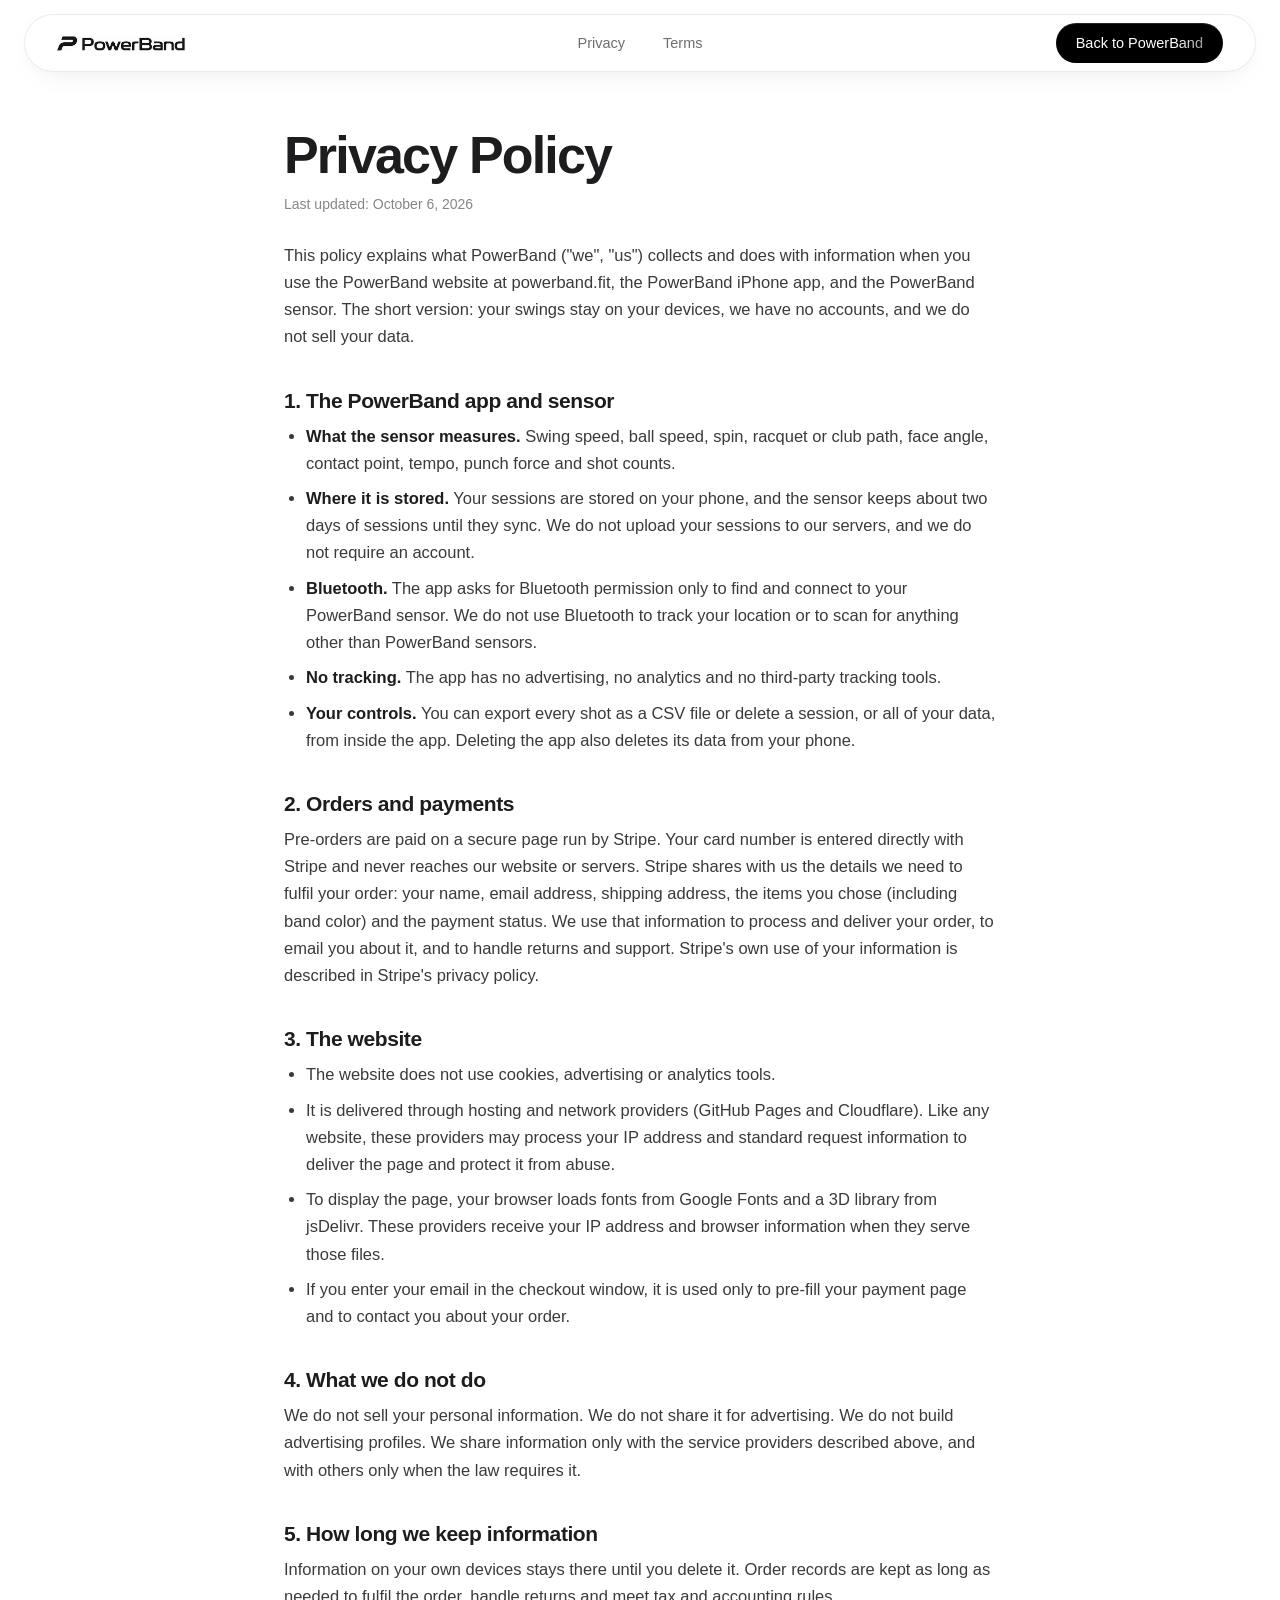
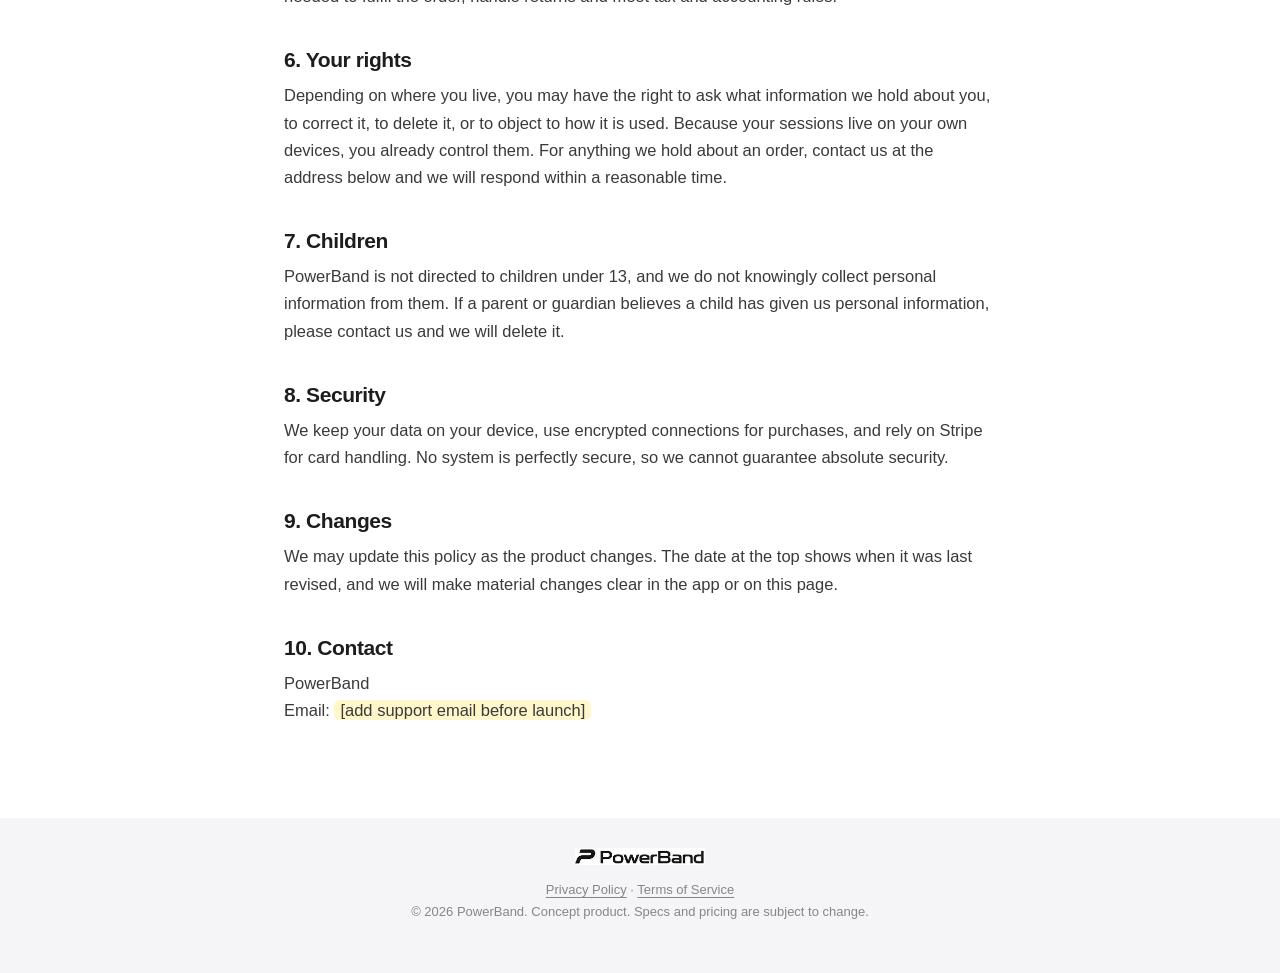
==== privacy/index.html @ 7e25faf8 "Add Privacy Policy and Terms of Service pages, footer links, sitemap entries Co-Authored-By: Claude " ====
<!DOCTYPE html>
<html lang="en">
<head>
<meta charset="utf-8">
<meta name="viewport" content="width=device-width, initial-scale=1">
<title>Privacy Policy | PowerBand</title>
<meta name="description" content="How PowerBand handles your data: swings stay on your device, no accounts, no tracking, never sold.">
<link rel="icon" type="image/png" href="/favicon.png">
<link rel="apple-touch-icon" href="/apple-touch-icon.png">
<link rel="stylesheet" href="/styles.css?v=1791304018">
</head>
<body class="legal-page">
<header>
  <div class="nav scrolled"><div class="nav-in">
    <a href="/" class="logo"><img src="/images/logo.webp" alt="PowerBand" width="132" height="17"></a>
    <ul><li><a href="/privacy/">Privacy</a></li><li><a href="/terms/">Terms</a></li></ul>
    <a href="/" class="btn-dark btn-pill cta"><span class="shiny">Back to PowerBand</span></a>
  </div></div>
</header>
<main class="legal">
<h1>Privacy Policy</h1>
<p class="upd">Last updated: October 6, 2026</p>
<p>This policy explains what PowerBand ("we", "us") collects and does with information when you use the PowerBand website at powerband.fit, the PowerBand iPhone app, and the PowerBand sensor. The short version: your swings stay on your devices, we have no accounts, and we do not sell your data.</p>

<h2>1. The PowerBand app and sensor</h2>
<ul>
<li><strong>What the sensor measures.</strong> Swing speed, ball speed, spin, racquet or club path, face angle, contact point, tempo, punch force and shot counts.</li>
<li><strong>Where it is stored.</strong> Your sessions are stored on your phone, and the sensor keeps about two days of sessions until they sync. We do not upload your sessions to our servers, and we do not require an account.</li>
<li><strong>Bluetooth.</strong> The app asks for Bluetooth permission only to find and connect to your PowerBand sensor. We do not use Bluetooth to track your location or to scan for anything other than PowerBand sensors.</li>
<li><strong>No tracking.</strong> The app has no advertising, no analytics and no third-party tracking tools.</li>
<li><strong>Your controls.</strong> You can export every shot as a CSV file or delete a session, or all of your data, from inside the app. Deleting the app also deletes its data from your phone.</li>
</ul>

<h2>2. Orders and payments</h2>
<p>Pre-orders are paid on a secure page run by Stripe. Your card number is entered directly with Stripe and never reaches our website or servers. Stripe shares with us the details we need to fulfil your order: your name, email address, shipping address, the items you chose (including band color) and the payment status. We use that information to process and deliver your order, to email you about it, and to handle returns and support. Stripe's own use of your information is described in Stripe's privacy policy.</p>

<h2>3. The website</h2>
<ul>
<li>The website does not use cookies, advertising or analytics tools.</li>
<li>It is delivered through hosting and network providers (GitHub Pages and Cloudflare). Like any website, these providers may process your IP address and standard request information to deliver the page and protect it from abuse.</li>
<li>To display the page, your browser loads fonts from Google Fonts and a 3D library from jsDelivr. These providers receive your IP address and browser information when they serve those files.</li>
<li>If you enter your email in the checkout window, it is used only to pre-fill your payment page and to contact you about your order.</li>
</ul>

<h2>4. What we do not do</h2>
<p>We do not sell your personal information. We do not share it for advertising. We do not build advertising profiles. We share information only with the service providers described above, and with others only when the law requires it.</p>

<h2>5. How long we keep information</h2>
<p>Information on your own devices stays there until you delete it. Order records are kept as long as needed to fulfil the order, handle returns and meet tax and accounting rules.</p>

<h2>6. Your rights</h2>
<p>Depending on where you live, you may have the right to ask what information we hold about you, to correct it, to delete it, or to object to how it is used. Because your sessions live on your own devices, you already control them. For anything we hold about an order, contact us at the address below and we will respond within a reasonable time.</p>

<h2>7. Children</h2>
<p>PowerBand is not directed to children under 13, and we do not knowingly collect personal information from them. If a parent or guardian believes a child has given us personal information, please contact us and we will delete it.</p>

<h2>8. Security</h2>
<p>We keep your data on your device, use encrypted connections for purchases, and rely on Stripe for card handling. No system is perfectly secure, so we cannot guarantee absolute security.</p>

<h2>9. Changes</h2>
<p>We may update this policy as the product changes. The date at the top shows when it was last revised, and we will make material changes clear in the app or on this page.</p>

<h2>10. Contact</h2>
<p>PowerBand<br>Email: <span class="ph">[add support email before launch]</span></p>
</main>
<footer>
  <a href="/" class="logo"><img src="/images/logo.webp" alt="PowerBand" width="132" height="17"></a>
  <p><a href="/privacy/">Privacy Policy</a> &middot; <a href="/terms/">Terms of Service</a></p>
  <p>&copy; 2026 PowerBand. Concept product. Specs and pricing are subject to change.</p>
</footer>
</body>
</html>
---- styles.css ----
:root{
  --canvas:#fff;--alt:#f5f5f7;--ink:#1d1d1f;--ink-soft:#6e6e73;--ink-mute:#86868b;
  --line:#00000014;--line-strong:#00000029;--step-200:#ededf0;--step-300:#d2d2d7;
  --volt:#c6f432;--green:#44c867;
  --font:-apple-system,BlinkMacSystemFont,"SF Pro Display","SF Pro Text",Inter,"Helvetica Neue",Arial,sans-serif;
  --ease:cubic-bezier(.22,.9,.28,1);
}
*{box-sizing:border-box;margin:0;padding:0}
html{scroll-behavior:smooth;-webkit-text-size-adjust:100%}
body{font-family:var(--font);color:var(--ink);background:var(--canvas);-webkit-font-smoothing:antialiased;overflow-x:hidden}
a{color:inherit;text-decoration:none}
button{font:inherit;color:inherit;background:none;border:0;cursor:pointer}
ul{list-style:none}
.sr-only{position:absolute;width:1px;height:1px;overflow:hidden;clip:rect(0 0 0 0)}

/* type */
.display{font-weight:500;letter-spacing:-.04em;line-height:1.06;font-size:clamp(38px,6vw,80px);text-align:center}
.h2{font-weight:500;letter-spacing:-.028em;line-height:1.08;font-size:clamp(32px,4.2vw,56px);text-align:center;text-wrap:balance}
.lede{letter-spacing:-.005em;font-size:clamp(16px,1.6vw,21px);line-height:1.5;color:var(--ink-soft);text-align:center}
.body{font-size:14.5px;line-height:1.6;color:var(--ink-soft)}
em{font-style:italic}

/* buttons */
.btn-dark{position:relative;display:inline-flex;align-items:center;justify-content:center;overflow:hidden;color:#fff;font-weight:500;
  background:linear-gradient(145deg,#353538,#232325);box-shadow:inset 0 1px #ffffff24;transition:transform .5s var(--ease),box-shadow .3s}
.btn-dark:hover{transform:scale(1.02)}
.btn-dark:active{transform:scale(1);box-shadow:inset 0 2px 6px #0008}
.btn-lg{min-height:56px;border-radius:26px;padding:12px 28px;font-size:17px;letter-spacing:-.01em}
.btn-lg::after,.btn-pill::after{content:"";position:absolute;inset:0;background:linear-gradient(115deg,transparent 40%,#ffffff30 50%,transparent 60%);transform:translateX(-120%);transition:transform .9s var(--ease)}
.btn-lg:hover::after,.btn-pill:hover::after{transform:translateX(120%)}
.btn-pill{height:40px;border-radius:999px;padding:0 20px;font-size:14.5px;background:#000}
.shiny{background:linear-gradient(110deg,#fff 40%,#9a9a9f 50%,#fff 60%);background-size:200% 100%;-webkit-background-clip:text;background-clip:text;-webkit-text-fill-color:transparent;animation:shiny 4s linear infinite;display:inline-block}
@keyframes shiny{from{background-position:100% 0}to{background-position:-100% 0}}

/* nav */
header{position:fixed;inset:0 0 auto;z-index:50;pointer-events:none;padding:10px 12px 0}
@media(min-width:640px){header{padding:14px 24px 0}}
.nav{pointer-events:auto;max-width:1240px;margin:0 auto;border-radius:999px;border:1px solid transparent;transition:background .3s,border-color .3s,box-shadow .3s,backdrop-filter .3s}
.nav.scrolled{background:#ffffffb8;backdrop-filter:saturate(180%) blur(20px);-webkit-backdrop-filter:saturate(180%) blur(20px);border-color:var(--line);box-shadow:0 8px 30px -14px #0002}
.nav-in{height:52px;display:flex;align-items:center;justify-content:space-between;padding:0 20px}
@media(min-width:1024px){.nav-in{display:grid;grid-template-columns:1fr auto 1fr;padding:0 32px;height:56px}}
.logo{display:flex;align-items:center;gap:8px;font-weight:700;letter-spacing:-.03em;font-size:19px;transition:opacity .2s}
.logo:hover{opacity:.65}
.logo svg{width:24px;height:24px}
.nav ul{display:none;gap:6px}
@media(min-width:1024px){.nav ul{display:flex}}
.nav ul a{display:block;padding:8px 16px;border-radius:999px;font-size:14.5px;font-weight:500;color:var(--ink-soft);transition:all .3s}
.nav ul a:hover{color:var(--ink);background:linear-gradient(145deg,#fff,#f1f2f4);box-shadow:inset 0 1px #ffffffe6,0 1px 4px #0001}
.nav .cta{justify-self:end}

/* hero */
.hero{position:relative;overflow-x:clip;padding-top:112px}
@media(min-width:640px){.hero{padding-top:150px}}
.grain::after{content:"";position:absolute;inset:0;pointer-events:none;opacity:.055;mix-blend-mode:soft-light;z-index:0;
  background-image:url("data:image/svg+xml,%3Csvg xmlns='http://www.w3.org/2000/svg' width='180' height='180'%3E%3Cfilter id='n'%3E%3CfeTurbulence type='fractalNoise' baseFrequency='0.82' numOctaves='3' stitchTiles='stitch'/%3E%3CfeColorMatrix type='saturate' values='0'/%3E%3C/filter%3E%3Crect width='180' height='180' filter='url(%23n)'/%3E%3C/svg%3E")}
.hero-text{position:relative;z-index:2;padding:0 24px;display:flex;flex-direction:column;align-items:center}
.hero-text .display{max-width:15ch}
@media(min-width:640px){.hero-text .display{max-width:22ch}}
.hero-text .lede{max-width:34ch;margin-top:22px}
@media(min-width:640px){.hero-text .lede{max-width:60ch;margin-top:36px}}
.blur-in{display:inline-block;animation:blurIn 1s var(--ease) both}
@keyframes blurIn{from{opacity:0;filter:blur(12px);transform:translateY(14px)}to{opacity:1;filter:blur(0);transform:none}}

.stage{position:relative;margin-top:30px;height:clamp(300px,52vw,620px);display:flex;align-items:center;justify-content:center;overflow:hidden}
.stage svg.court{position:absolute;inset:0;width:100%;height:100%}
.stage .product{position:relative;z-index:2;width:clamp(210px,30vw,420px);filter:drop-shadow(0 40px 40px #0003) drop-shadow(0 8px 10px #0002);animation:float 6s ease-in-out infinite}
@keyframes float{50%{transform:translateY(-10px) rotate(-1.5deg)}}
.path{stroke-dasharray:1400;stroke-dashoffset:1400;animation:draw 3.6s .5s var(--ease) infinite}
@keyframes draw{0%{stroke-dashoffset:1400;opacity:1}60%{stroke-dashoffset:0;opacity:1}85%{opacity:1}100%{stroke-dashoffset:0;opacity:0}}

/* glass cards + marquee */
.glass{border:1px solid #ffffffb3;background:#ffffff8c;box-shadow:inset 0 1px #ffffffe6,0 8px 24px -12px #13151533;backdrop-filter:blur(18px);-webkit-backdrop-filter:blur(18px);border-radius:22px;padding:13px 20px 14px;width:300px;flex:none}
.glass .row{display:flex;align-items:center;gap:12px}
.glass .ic{width:39px;height:39px;border-radius:9px;background:#f2f2f2;display:flex;align-items:center;justify-content:center;box-shadow:0 0 0 .5px #1315150f;font-size:12px;font-weight:700;letter-spacing:-.03em}
.glass b{display:block;font-weight:500;font-size:16.5px;letter-spacing:-.01em;line-height:1.25}
.glass span.s{display:block;font-size:14.5px;color:var(--ink-soft);line-height:1.3}
.glass .bar{margin-top:10px;height:5px;border-radius:99px;background:#eaeaea;overflow:hidden}
.glass .bar i{display:block;height:100%;border-radius:99px;background:var(--green)}
.marquees{display:flex;flex-direction:column;gap:18px;padding:10px 0 0;overflow:hidden;mask-image:linear-gradient(90deg,transparent,#000 12%,#000 88%,transparent)}
.marquee{display:flex;width:max-content;animation:scroll 40s linear infinite}
.marquee.rev{animation-direction:reverse;animation-duration:48s}
.marquee>div{display:flex;gap:18px;padding-right:18px}
@keyframes scroll{to{transform:translateX(-50%)}}
.cta-block{display:flex;flex-direction:column;align-items:center;padding:64px 24px 80px;text-align:center}
.cta-block .btn-dark{margin-top:26px}

section{position:relative}
.pad{padding:96px 24px}
.wrap{max-width:1240px;margin:0 auto}
.sub{max-width:44ch;margin:18px auto 0}

/* sports carousel */
.carousel-wrap{margin-top:56px;position:relative}
.carousel{display:flex;gap:16px;overflow-x:auto;scroll-snap-type:x mandatory;padding:0 max(24px,calc((100vw - 1240px)/2 + 24px)) 8px;scrollbar-width:none}
.carousel::-webkit-scrollbar{display:none}
.sport{flex:none;width:min(78vw,340px);aspect-ratio:3/4;border-radius:28px;position:relative;overflow:hidden;scroll-snap-align:start;color:#fff;transition:transform .5s var(--ease)}
.sport:hover{transform:translateY(-6px)}
.sport svg{position:absolute;inset:0;width:100%;height:100%}
.sport .cap{position:absolute;left:0;right:0;bottom:0;padding:70px 22px 22px;background:linear-gradient(to top,#000a,#0000)}
.sport h3{font-size:22px;font-weight:500;letter-spacing:-.02em}
.sport p{font-size:14.5px;line-height:1.45;opacity:.82;margin-top:4px}
.sport .tag{position:absolute;top:18px;left:18px;font-size:12px;font-weight:600;letter-spacing:.04em;text-transform:uppercase;background:#ffffff26;backdrop-filter:blur(10px);padding:6px 11px;border-radius:99px}
.arrows{display:flex;justify-content:center;gap:10px;margin-top:28px}
.arrows button{width:44px;height:44px;border-radius:50%;background:var(--alt);display:flex;align-items:center;justify-content:center;transition:background .2s}
.arrows button:hover{background:var(--step-200)}

/* app section */
.app-sec{background:var(--alt)}
.app-grid{display:grid;gap:56px;align-items:center;margin-top:56px}
@media(min-width:960px){.app-grid{grid-template-columns:1fr 1fr;gap:80px}}
.checks{display:grid;gap:14px;margin-top:26px}
.checks li{display:flex;gap:12px;font-size:17px;line-height:1.45;letter-spacing:-.01em}
.checks li::before{content:"";flex:none;width:22px;height:22px;margin-top:1px;border-radius:50%;background:#000 url("data:image/svg+xml,%3Csvg xmlns='http://www.w3.org/2000/svg' viewBox='0 0 24 24' fill='none' stroke='%23c6f432' stroke-width='3' stroke-linecap='round' stroke-linejoin='round'%3E%3Cpath d='M6 12.5l4 4 8-9'/%3E%3C/svg%3E") center/14px no-repeat}
.left h2{text-align:left}
.left .lede{text-align:left;margin-top:18px}
.phone{width:min(100%,330px);margin:0 auto;aspect-ratio:9/18.5;border-radius:48px;background:#0b0b0c;padding:10px;box-shadow:0 50px 80px -30px #0005,inset 0 0 0 2px #333}
.screen{height:100%;border-radius:39px;background:#fff;overflow:hidden;position:relative;padding:46px 18px 18px;display:flex;flex-direction:column;gap:12px}
.screen::before{content:"";position:absolute;top:10px;left:50%;transform:translateX(-50%);width:90px;height:26px;border-radius:99px;background:#000}
.s-title{font-size:13px;color:var(--ink-mute);font-weight:500}
.s-big{font-size:58px;font-weight:600;letter-spacing:-.05em;line-height:1}
.s-big small{font-size:17px;font-weight:500;letter-spacing:0;color:var(--ink-soft);margin-left:4px}
.s-chip{align-self:flex-start;font-size:12px;font-weight:600;background:var(--volt);padding:4px 10px;border-radius:99px}
.chart{height:92px;border-radius:16px;background:var(--alt);padding:8px;position:relative}
.chart svg{width:100%;height:100%}
.minis{display:grid;grid-template-columns:1fr 1fr;gap:8px}
.mini{background:var(--alt);border-radius:16px;padding:10px 12px}
.mini span{display:block;font-size:11px;color:var(--ink-mute);font-weight:500}
.mini b{font-size:20px;font-weight:600;letter-spacing:-.03em}
.mini b i{font-style:normal;font-size:11px;color:var(--ink-soft);font-weight:500;margin-left:2px}
.tabs{display:flex;gap:8px;overflow-x:auto;scrollbar-width:none;margin-top:26px}
.tabs::-webkit-scrollbar{display:none}
.tabs button{flex:none;padding:9px 16px;border-radius:99px;font-size:14.5px;font-weight:500;background:#fff;color:var(--ink-soft);box-shadow:0 0 0 1px var(--line);transition:all .25s}
.tabs button.on{background:#000;color:#fff;box-shadow:none}

/* details */
.detail-tabs{display:flex;justify-content:center;gap:8px;flex-wrap:wrap;margin-top:40px}
.detail-tabs button{padding:10px 18px;border-radius:99px;font-size:15px;font-weight:500;color:var(--ink-soft);transition:all .3s}
.detail-tabs button:hover{color:var(--ink)}
.detail-tabs button.on{background:linear-gradient(145deg,#fff,#f1f2f4);box-shadow:inset 0 1px #fffe,0 1px 6px #0002;color:var(--ink)}
.detail-card{margin:28px auto 0;max-width:1100px;border-radius:36px;background:var(--alt);display:grid;overflow:hidden;min-height:440px}
@media(min-width:860px){.detail-card{grid-template-columns:1fr 1fr}}
.detail-card .txt{padding:44px 40px;display:flex;flex-direction:column;justify-content:center}
.detail-card h3{font-size:clamp(26px,3vw,38px);font-weight:500;letter-spacing:-.03em;line-height:1.1}
.detail-card p{margin-top:14px;font-size:17px;line-height:1.5;color:var(--ink-soft);max-width:34ch}
.detail-card .vis{display:flex;align-items:center;justify-content:center;padding:30px;background:radial-gradient(circle at 50% 45%,#fff,#ececef)}
.detail-card .vis svg{width:min(100%,380px);height:auto;filter:drop-shadow(0 30px 30px #0003)}
.swatches{display:flex;gap:12px;margin-top:22px}
.sw{width:30px;height:30px;border-radius:50%;box-shadow:inset 0 0 0 1px #0002,0 0 0 3px var(--alt),0 0 0 4px transparent;cursor:pointer;transition:box-shadow .2s}
.sw.on{box-shadow:inset 0 0 0 1px #0002,0 0 0 3px var(--alt),0 0 0 4.5px #000}

/* trust */
.dark{background:#000;color:#fff}
.dark .h2{color:#fff}
.dark .body{color:#a1a1a6}
.trust-grid{display:grid;gap:16px;margin-top:56px}
@media(min-width:760px){.trust-grid{grid-template-columns:1fr 1fr}}
@media(min-width:1100px){.trust-grid{grid-template-columns:repeat(4,1fr)}}
.trust{background:linear-gradient(145deg,#1d1d1f,#111);border:1px solid #ffffff14;border-radius:28px;padding:30px 26px;min-height:260px}
.trust h3{font-size:22px;font-weight:500;letter-spacing:-.02em;line-height:1.15}
.trust h3 span{display:block;color:#86868b}
.trust p{margin-top:16px}

/* buy */
.buy-grid{display:grid;gap:40px;margin-top:56px;align-items:center}
@media(min-width:960px){.buy-grid{grid-template-columns:1.1fr 1fr;gap:72px}}
.gallery{border-radius:36px;background:radial-gradient(circle at 50% 40%,#fff,#e9e9ec);aspect-ratio:1/1;display:flex;align-items:center;justify-content:center;position:relative;overflow:hidden}
.gallery svg{width:72%;filter:drop-shadow(0 40px 40px #0003)}
.gal-tabs{position:absolute;bottom:18px;left:50%;transform:translateX(-50%);display:flex;gap:6px;background:#ffffffb8;backdrop-filter:blur(14px);padding:5px;border-radius:99px;box-shadow:0 0 0 1px var(--line)}
.gal-tabs button{padding:8px 16px;border-radius:99px;font-size:14px;font-weight:500;color:var(--ink-soft)}
.gal-tabs button.on{background:#000;color:#fff}
.buy .eyebrow{font-size:14px;font-weight:600;color:var(--ink-soft)}
.buy h3{font-size:clamp(34px,4vw,48px);font-weight:500;letter-spacing:-.035em;line-height:1.05;margin-top:4px}
.buy .tag{font-size:19px;color:var(--ink-soft);margin-top:8px;letter-spacing:-.01em}
.buy .checks{margin-top:22px}
.buy .checks li{font-size:15.5px}
.incl{margin-top:26px;padding:20px 22px;border-radius:22px;background:var(--alt)}
.incl h4{font-size:13px;font-weight:600;color:var(--ink-mute);margin-bottom:10px}
.incl li{font-size:15px;padding:4px 0}
.opt-label{margin-top:26px;font-size:14px;font-weight:600}
.opts{display:grid;gap:10px;margin-top:10px}
.opt{display:flex;justify-content:space-between;align-items:center;padding:16px 20px;border-radius:20px;text-align:left;box-shadow:0 0 0 1px var(--step-300);transition:box-shadow .2s,background .2s;position:relative}
.opt.on{box-shadow:0 0 0 2px #000;background:#fafafa}
.opt .n{font-size:16px;font-weight:500;letter-spacing:-.01em}
.opt .n small{display:block;font-size:13px;color:var(--ink-soft);font-weight:400;margin-top:2px}
.opt .p{text-align:right;font-size:18px;font-weight:600;letter-spacing:-.02em}
.opt .p s{display:block;font-size:13px;font-weight:400;color:var(--ink-mute)}
.badge{position:absolute;top:-9px;left:18px;font-size:11px;font-weight:700;background:var(--volt);padding:3px 9px;border-radius:99px;letter-spacing:.02em}
.buy .btn-dark{width:100%;margin-top:20px}
.assure{display:flex;flex-wrap:wrap;gap:6px 16px;justify-content:center;margin-top:14px;font-size:13px;color:var(--ink-soft)}
.fine{text-align:center;font-size:12px;color:var(--ink-mute);margin-top:10px}
#preorder-form{display:none;margin-top:14px;gap:8px}
#preorder-form.show{display:flex}
#preorder-form input{flex:1;min-width:0;height:48px;border-radius:16px;border:0;box-shadow:0 0 0 1px var(--step-300);padding:0 16px;font:inherit;font-size:16px;outline:none}
#preorder-form input:focus{box-shadow:0 0 0 2px #000}
#preorder-form button{height:48px;padding:0 20px;border-radius:16px;background:#000;color:#fff;font-weight:500}
.thanks{display:none;text-align:center;margin-top:14px;font-weight:500}

/* specs */
.spec-grid{display:grid;gap:14px;margin-top:56px;grid-template-columns:1fr}
@media(min-width:640px){.spec-grid{grid-template-columns:repeat(2,1fr)}}
@media(min-width:1000px){.spec-grid{grid-template-columns:repeat(4,1fr)}}
.spec{background:var(--alt);border-radius:28px;padding:30px 26px;min-height:190px;display:flex;flex-direction:column;justify-content:flex-end;transition:transform .5s var(--ease)}
.spec:hover{transform:translateY(-4px)}
.spec b{font-size:clamp(28px,2.6vw,36px);font-weight:500;letter-spacing:-.035em;line-height:1.05}
.spec span{margin-top:8px;color:var(--ink-soft);font-size:15px}

/* metrics list */
.metric-cloud{display:flex;flex-wrap:wrap;justify-content:center;gap:10px;margin:44px auto 0;max-width:900px}
.metric-cloud span{padding:11px 20px;border-radius:99px;background:#fff;box-shadow:0 0 0 1px var(--line);font-size:16px;font-weight:500;letter-spacing:-.01em}
.metric-cloud span:nth-child(3n){background:#000;color:#fff;box-shadow:none}
.metric-cloud span:nth-child(5n){background:var(--volt);box-shadow:none}

/* faq */
.faq{max-width:820px;margin:48px auto 0}
.faq details{border-bottom:1px solid var(--line)}
.faq summary{list-style:none;cursor:pointer;display:flex;justify-content:space-between;gap:20px;align-items:center;padding:24px 0;font-size:19px;font-weight:500;letter-spacing:-.02em}
.faq summary::-webkit-details-marker{display:none}
.faq summary::after{content:"+";font-size:28px;font-weight:300;color:var(--ink-soft);transition:transform .3s var(--ease)}
.faq details[open] summary::after{transform:rotate(45deg)}
.faq p{padding:0 0 26px;font-size:16.5px;line-height:1.6;color:var(--ink-soft);max-width:68ch}

/* final cta */
.final{text-align:center;padding:110px 24px 130px;background:linear-gradient(#fff,var(--alt))}
.final .h2{max-width:14ch;margin:0 auto}
.final .btn-dark{margin-top:32px}
footer{background:var(--alt);padding:30px 24px 50px;text-align:center;font-size:13px;color:var(--ink-mute);line-height:1.7}
footer .logo{justify-content:center;color:var(--ink);margin-bottom:14px}

.reveal{opacity:0;transform:translateY(28px);filter:blur(6px);transition:all 1s var(--ease)}
.reveal.in{opacity:1;transform:none;filter:none}
@media(prefers-reduced-motion:reduce){.marquee,.product,.path,.blur-in,.shiny{animation:none!important}.path{stroke-dashoffset:0}.reveal{opacity:1;transform:none;filter:none}}

/* ---------- v2: real imagery ---------- */
.logo img{height:17px;width:auto;display:block}
header .logo{font-size:0}
.hero{padding-bottom:0}
.showcase{position:relative;margin-top:28px;height:clamp(420px,56vw,640px)}
.showcase .marquees{position:absolute;inset:auto 0 0;padding:0;gap:22px;margin:0 auto;width:min(94vw,1500px);bottom:6%}
.hero-band{position:absolute;inset:0;display:flex;align-items:center;justify-content:center;pointer-events:none}
.hero-band img{width:clamp(300px,42vw,620px);height:auto;filter:drop-shadow(0 50px 40px #0002);
  animation:bandIn 1.6s .3s var(--ease) both,float 7s 2s ease-in-out infinite;will-change:transform}
@keyframes bandIn{from{opacity:0;transform:translateY(40px) scale(.92) rotate(-4deg);filter:blur(14px)}to{opacity:1;transform:none;filter:drop-shadow(0 50px 40px #0002)}}
@keyframes float{50%{transform:translateY(-12px) rotate(-1.2deg)}}
.cta-block{padding-top:40px}
@media(max-width:700px){.showcase .marquees .glass{width:240px;padding:10px 14px}.glass b{font-size:14px}.glass span.s{font-size:12.5px}.glass .ic{width:32px;height:32px}}

/* photo sport cards */
.sport{background:#111}
.sport img{position:absolute;inset:0;width:100%;height:100%;object-fit:cover;transition:transform 1.2s var(--ease)}
.sport:hover img{transform:scale(1.05)}
.sport .cap{background:linear-gradient(to top,#000b 0%,#0000 100%)}
.sport .tag{background:#fffc;color:#000;backdrop-filter:blur(10px)}

/* bands */
.band-sec{background:linear-gradient(#fff,var(--alt))}
.band-stage{display:flex;justify-content:center;margin-top:30px}
.band-stage img{width:min(92vw,640px);height:auto;transition:opacity .35s,transform .8s var(--ease);filter:drop-shadow(0 40px 30px #0002)}
.band-stage img.swap{opacity:0;transform:scale(.97)}
.band-name{text-align:center;font-size:24px;font-weight:500;letter-spacing:-.025em;margin-top:6px}
.band-name small{display:block;font-size:15px;color:var(--ink-soft);font-weight:400;letter-spacing:0;margin-top:4px}
.swatch-row{display:flex;justify-content:center;gap:14px;flex-wrap:wrap;margin-top:22px}
.swatch-row.left{justify-content:flex-start;margin-top:12px}
.dot{width:34px;height:34px;border-radius:50%;cursor:pointer;position:relative;box-shadow:inset 0 0 0 1px #0002,inset 0 -6px 10px #0003;transition:transform .3s var(--ease)}
.dot:hover{transform:scale(1.12)}
.dot::after{content:"";position:absolute;inset:-5px;border-radius:50%;box-shadow:0 0 0 2px transparent;transition:box-shadow .25s}
.dot.on::after{box-shadow:0 0 0 2px #000}
.band-thumbs{display:grid;grid-template-columns:repeat(4,1fr);gap:12px;margin-top:44px}
@media(min-width:900px){.band-thumbs{grid-template-columns:repeat(8,1fr)}}
.band-thumbs button{background:#fff;border-radius:20px;padding:6px;box-shadow:0 0 0 1px var(--line);transition:all .3s var(--ease)}
.band-thumbs button img{width:100%;height:auto;display:block;mix-blend-mode:multiply}
.band-thumbs button span{display:block;font-size:12.5px;font-weight:500;color:var(--ink-soft);padding:0 0 6px;text-align:center}
.band-thumbs button.on{box-shadow:0 0 0 2px #000;transform:translateY(-3px)}

/* detail + gallery imagery */
.detail-card .vis img{width:min(100%,420px);height:auto;filter:drop-shadow(0 26px 24px #0002)}
.detail-card .vis.photo{padding:0;background:#ddd}
.detail-card .vis.photo img{width:100%;height:100%;min-height:440px;object-fit:cover;mix-blend-mode:normal;filter:none}
.gallery{background:radial-gradient(circle at 50% 40%,#fff,#ececef)}
.gallery #gal-view{width:86%;display:flex;justify-content:center}
.gallery #gal-view img{width:100%;height:auto;filter:drop-shadow(0 30px 24px #0002);transition:opacity .3s}
@media(prefers-reduced-motion:reduce){.hero-band img{animation:none}}
.btn-pill{white-space:nowrap;flex:none}
@media(max-width:520px){.btn-pill{padding:0 14px;font-size:13.5px}.logo img{height:15px}}

/* hero video */
.hero-video{position:relative;width:100%;margin-top:26px;aspect-ratio:4/3;overflow:hidden;background:#fff}
@media(min-width:768px){.hero-video{aspect-ratio:2.4/1;margin-top:10px}}
.hero-video video{position:absolute;inset:0;width:100%;height:100%;object-fit:cover;object-position:center;display:block}
.hero-video::after{content:"";position:absolute;inset:auto 0 0;height:14%;background:linear-gradient(to bottom,transparent,#fff);pointer-events:none}
#vid-toggle{position:absolute;right:16px;bottom:16px;z-index:2;width:36px;height:36px;border-radius:50%;background:#0000000f;backdrop-filter:blur(8px);display:flex;align-items:center;justify-content:center;transition:background .2s}
#vid-toggle:hover{background:#0000001a}
.marquees.rows{position:relative;inset:auto;width:100%;margin:6px 0 0;padding:0;bottom:auto}
.hero-video video{filter:brightness(1.02)}
img.mult{mix-blend-mode:multiply;filter:none!important}
.detail-card .vis img.mult{width:min(100%,460px)}

/* ---------- v3 ---------- */
/* hero: band first */
.showcase{height:clamp(440px,58vw,720px);margin-top:10px}
.hero-band img{width:clamp(320px,52vw,760px);transition:opacity .3s,transform .6s var(--ease)}
.hero-band img.swap{opacity:0;transform:scale(.97)}
.hero-pick{position:relative;z-index:3;margin-top:-8px;padding:0 24px}
.hero-pick .band-name{margin-top:0}
.cta-block{padding-top:48px}

/* app screens */
.phone-wrap{position:relative;display:flex;justify-content:center}
.phone{width:min(100%,350px);aspect-ratio:9/18.6;border-radius:54px;padding:11px;background:linear-gradient(145deg,#2c2c2e,#0b0b0c);box-shadow:0 60px 90px -30px #0006,0 0 0 1.5px #3a3a3c inset,0 0 0 1px #000}
.screen{height:100%;border-radius:44px;background:#fff;position:relative;overflow:hidden;padding:0 16px 66px;display:flex;flex-direction:column;gap:8px;font-size:12px}
.screen::before{content:"";position:absolute;top:10px;left:50%;transform:translateX(-50%);width:96px;height:28px;border-radius:99px;background:#000;z-index:3}
.screen.in>*{animation:rise .6s var(--ease) both}
.screen.in>*:nth-child(2){animation-delay:.04s}.screen.in>*:nth-child(3){animation-delay:.08s}.screen.in>*:nth-child(4){animation-delay:.12s}.screen.in>*:nth-child(5){animation-delay:.16s}.screen.in>*:nth-child(6){animation-delay:.2s}
@keyframes rise{from{opacity:0;transform:translateY(10px)}to{opacity:1;transform:none}}
.sb{display:flex;justify-content:space-between;align-items:center;padding:16px 8px 4px;font-size:13px;font-weight:600;height:46px}
.sbi{display:flex;gap:4px;align-items:center}.sbi i{display:block;width:16px;height:9px;border-radius:2px;background:#1d1d1f}.sbi i:nth-child(1){width:15px;clip-path:polygon(0 100%,25% 100%,25% 60%,50% 60%,50% 30%,75% 30%,75% 0,100% 0,100% 100%)}.sbi i:nth-child(2){width:13px;border-radius:50% 50% 0 0;height:9px}.sbi i.b{width:22px;height:10px;border-radius:3px;background:#1d1d1f}
.ah{display:flex;justify-content:space-between;align-items:flex-end;gap:8px;margin-top:2px}
.ah small{display:block;color:var(--ink-mute);font-size:11px;font-weight:500}
.ah h5{font-size:24px;font-weight:700;letter-spacing:-.035em;line-height:1.1}
.seg{display:flex;background:#f0f0f3;border-radius:99px;padding:2px;font-size:10.5px;font-weight:600;color:var(--ink-soft)}
.seg span{padding:4px 9px;border-radius:99px}.seg span.on{background:#fff;color:#000;box-shadow:0 1px 3px #0002}
.hero-n{display:flex;align-items:baseline;gap:5px;flex-wrap:wrap}
.hero-n span{font-size:54px;font-weight:700;letter-spacing:-.055em;line-height:1}
.hero-n i{font-style:normal;font-size:15px;color:var(--ink-soft);font-weight:500}
.hero-n em{font-style:normal;margin-left:auto;font-size:10.5px;font-weight:700;background:var(--volt);padding:4px 9px;border-radius:99px}
.ac{width:100%;height:auto;display:block;margin:2px 0 0}
.g2{display:grid;grid-template-columns:1fr 1fr;gap:7px}
.m{background:var(--alt);border-radius:16px;padding:9px 11px 6px;position:relative}
.m small{display:block;font-size:10px;color:var(--ink-mute);font-weight:600}
.m b{font-size:21px;font-weight:700;letter-spacing:-.04em}
.m b i{font-style:normal;font-size:10.5px;color:var(--ink-soft);font-weight:500;margin-left:2px;letter-spacing:0}
.sp{position:absolute;right:9px;bottom:9px;width:44px;height:15px}
.lh{font-size:11px;font-weight:700;color:var(--ink-mute);margin-top:2px;text-transform:uppercase;letter-spacing:.04em}
.sl{display:flex;align-items:center;gap:10px;background:var(--alt);border-radius:14px;padding:7px 10px}
.sl .sd{width:22px;height:22px;border-radius:50%;background:#1d1d1f;color:#fff;font-size:10.5px;font-weight:700;display:flex;align-items:center;justify-content:center}
.sl div{flex:1}.sl b{display:block;font-size:13px;letter-spacing:-.02em}.sl small{color:var(--ink-mute);font-size:10px}
.sl em{font-style:normal;font-size:10px;font-weight:700;background:#fff;padding:3px 8px;border-radius:99px;box-shadow:0 0 0 1px var(--line)}
.face{position:relative;background:var(--alt);border-radius:20px;padding:6px 8px;overflow:hidden}
.face svg{width:100%;height:auto;display:block}
.face .fl{position:absolute;left:10px;bottom:8px;font-size:10px;font-weight:700;background:#1d1d1f;color:#fff;padding:4px 9px;border-radius:99px}
.pills{display:flex;gap:6px}.pills span{flex:1;text-align:center;background:var(--alt);border-radius:12px;padding:8px 0;font-weight:700;font-size:13px}.pills span.d{background:#1d1d1f;color:var(--volt)}
.gauge{background:var(--alt);border-radius:20px;padding:6px 8px 0}.gauge svg{width:100%;height:auto;display:block}
.bars{display:grid;gap:8px;padding:2px 2px}
.bars div span{display:flex;justify-content:space-between;font-size:11px;font-weight:600;margin-bottom:4px}.bars div span b{color:var(--ink-soft);font-weight:600}
.bars i{display:block;height:8px;border-radius:99px;background:#eee;overflow:hidden}.bars u{display:block;height:100%;border-radius:99px}
.tb{position:absolute;left:10px;right:10px;bottom:10px;height:54px;border-radius:99px;background:#ffffffd9;backdrop-filter:blur(14px);box-shadow:0 0 0 1px #0000000f,0 8px 20px -8px #0003;display:flex;justify-content:space-around;align-items:center;z-index:2}
.tb span{display:flex;flex-direction:column;align-items:center;gap:1px;color:var(--ink-mute);font-size:9px;font-weight:600}.tb span.on{color:#000}.tb svg{width:20px;height:20px}.tb em{font-style:normal}
.chips{display:none}
@media(min-width:1100px){
  .chips{display:block}
  .chip{position:absolute;background:#ffffffd9;backdrop-filter:blur(16px);border:1px solid #fff;box-shadow:0 18px 40px -18px #0004,inset 0 1px #fff;border-radius:20px;padding:12px 16px;font-size:13px;color:var(--ink-soft);animation:float 6s ease-in-out infinite}
  .chip b{display:block;font-size:20px;font-weight:700;color:var(--ink);letter-spacing:-.03em}
  .chip.c1{left:-8%;top:20%}.chip.c2{right:-10%;top:48%;animation-delay:-2s}.chip.c3{left:-4%;bottom:12%;animation-delay:-4s}
  .chip i{display:inline-block;width:8px;height:8px;border-radius:50%;background:#44c867;margin-right:6px}
}

/* bento */
.bento-sec{background:#fff}
.bento{display:grid;grid-template-columns:repeat(6,1fr);gap:14px;margin-top:56px}
.bc{background:var(--alt);border-radius:28px;padding:26px 24px;display:flex;align-items:center;gap:16px;min-height:112px;transition:transform .5s var(--ease),box-shadow .5s;position:relative}
.bc:hover{transform:translateY(-3px);box-shadow:0 22px 40px -26px #0003}
.bi{width:46px;height:46px;flex:none;display:block}.bi svg{width:100%;height:100%}
.bt h3{font-size:19px;font-weight:600;letter-spacing:-.025em;line-height:1.15}
.bt p{font-size:14px;line-height:1.4;color:var(--ink-soft);margin-top:4px;max-width:30ch}
.bc.wide{grid-column:span 3;background:#fff;box-shadow:0 0 0 1px var(--line),0 14px 34px -22px #0003;min-height:118px}
.bc.row{grid-column:span 2;padding:20px 22px}
.bc.row .bi{width:36px;height:36px}.bc.row .bt h3{font-size:17px}.bc.row .bt p{font-size:13px}
.bc.rev{flex-direction:row-reverse;justify-content:flex-end;text-align:right}
.bc.wide .bt{flex:1;text-align:center}
.bc.tall{grid-column:span 2;flex-direction:column;justify-content:center;text-align:center;min-height:214px;padding:28px 22px}
.bc.tall .bi{width:50px;height:50px}.bc.tall .bt p{margin-left:auto;margin-right:auto}
.bc.phonecard{grid-column:span 2;grid-row:span 2;display:flex;align-items:flex-start;justify-content:center;padding:18px 0 0;overflow:hidden;background:linear-gradient(#f5f5f7,#ececf0)}
.csv{margin-left:auto;font-size:11px;font-weight:700;color:#34a853;border:1.5px solid #34a853;border-radius:7px;padding:3px 7px;letter-spacing:.04em}
.mini-phone{width:206px;border-radius:34px 34px 0 0;background:#0b0b0c;padding:8px 8px 0;box-shadow:0 30px 50px -20px #0005}
.mini-phone>*{background:#fff}
.mp-top{height:34px;border-radius:26px 26px 0 0;position:relative}.mp-top i{position:absolute;top:8px;left:50%;transform:translateX(-50%);width:56px;height:16px;border-radius:99px;background:#000}
.mp-h{font-size:17px;font-weight:700;letter-spacing:-.03em;padding:2px 14px 8px}
.mp-row{display:grid;grid-template-columns:1fr auto;grid-template-areas:"a c" "b c";padding:8px 14px;border-top:1px solid #0000000d;align-items:center}
.mp-row b{grid-area:a;font-size:12.5px}.mp-row span{grid-area:b;font-size:10px;color:var(--ink-mute)}.mp-row em{grid-area:c;font-style:normal;font-weight:700;font-size:12px;background:var(--volt);padding:3px 8px;border-radius:99px}
.mp-tabs{display:flex;justify-content:space-around;padding:12px 0 22px}.mp-tabs i{width:16px;height:16px;border-radius:5px;background:#e3e3e8}.mp-tabs i.on{background:#1d1d1f}
@media(max-width:900px){
  .bento{grid-template-columns:1fr 1fr}
  .bc.wide,.bc.row,.bc.tall,.bc.phonecard{grid-column:span 1}
  .bc.wide{grid-column:span 2}.bc.phonecard{display:none}
  .bc.tall{min-height:170px}
  .bc.row{flex-direction:column;text-align:center;justify-content:center;min-height:140px}.bc.row .csv{position:absolute;top:14px;right:14px;margin:0}
  .bc.rev{flex-direction:row-reverse}
}
@media(max-width:520px){.bc.wide{flex-direction:column;text-align:center;padding:24px}.bc.rev{flex-direction:column}}

/* checkout */
body.lock{overflow:hidden}
.modal{position:fixed;inset:0;z-index:100;display:flex;align-items:center;justify-content:center;padding:16px}
.modal[hidden]{display:none}
.scrim{position:absolute;inset:0;background:#0009;backdrop-filter:blur(8px);animation:fade .3s both}
@keyframes fade{from{opacity:0}}
.sheet{position:relative;width:min(900px,100%);max-height:calc(100vh - 32px);overflow:auto;background:#fff;border-radius:32px;display:grid;box-shadow:0 60px 120px -30px #0008;animation:pop .5s var(--ease) both}
@keyframes pop{from{opacity:0;transform:translateY(20px) scale(.97)}}
@media(min-width:760px){.sheet{grid-template-columns:1fr 1.05fr}}
.x{position:absolute;top:14px;right:16px;width:36px;height:36px;border-radius:50%;background:#f0f0f3;font-size:24px;line-height:1;color:var(--ink-soft);z-index:2}
.x:hover{background:#e6e6ea}
.co-left{background:var(--alt);padding:34px 30px;display:flex;flex-direction:column}
.co-eyebrow{font-size:12px;font-weight:700;letter-spacing:.06em;text-transform:uppercase;color:var(--ink-mute)}
.co-img{display:flex;justify-content:center;padding:6px 0 0}.co-img img{width:78%;height:auto;filter:drop-shadow(0 20px 18px #0003)}
.co-left h3{font-size:24px;font-weight:600;letter-spacing:-.03em;margin:6px 0 12px}
.co-lines>div{display:flex;justify-content:space-between;padding:9px 0;font-size:15px;border-bottom:1px solid var(--line);color:var(--ink-soft)}
.co-lines b{color:var(--ink);font-weight:500}.co-lines b.g{color:#1f9d4a}
.co-lines .tot{border:0;padding-top:14px;font-size:19px;color:var(--ink);font-weight:600}.co-lines .tot b{font-weight:700}
.co-right{padding:34px 30px;display:flex;flex-direction:column;gap:12px}
.co-right h4{font-size:13px;font-weight:700;letter-spacing:.05em;text-transform:uppercase;color:var(--ink-mute);margin-top:4px}
.co-right label{display:flex;flex-direction:column;gap:6px;font-size:13px;font-weight:600;color:var(--ink-soft)}
.co-right input{height:50px;border-radius:14px;border:0;box-shadow:0 0 0 1px var(--step-300);padding:0 16px;font:inherit;font-size:16px;color:var(--ink);outline:none;transition:box-shadow .2s}
.co-right input:focus{box-shadow:0 0 0 2px #000}
.co-card{display:flex;align-items:center;gap:12px;padding:14px 16px;border-radius:14px;background:var(--alt);font-size:14px;font-weight:500}
.co-note{font-size:12.5px;line-height:1.5;color:var(--ink-mute)}
.co-right .btn-lg{width:100%;margin-top:4px}
.co-msg{font-size:14px;line-height:1.5;padding:12px 14px;border-radius:14px;background:#eefbd2;color:#3a4d00}.co-msg.err{background:#ffe9e7;color:#8a1c12}
.co-msg[hidden]{display:none}
.co-fine{font-size:12px;color:var(--ink-mute);text-align:center}

/* hero band: smaller */
.hero-band img{width:clamp(240px,34vw,500px)}
.showcase{height:clamp(360px,44vw,540px)}

/* ---------- v4: hero like Persona (band centered over three card rows) ---------- */
.showcase{height:auto;margin-top:34px;display:block}
.showcase .marquees{position:relative;inset:auto;bottom:auto;width:min(88vw,1500px);margin:0 auto;padding:10px 0;display:flex;flex-direction:column;gap:clamp(28px,4.2vw,64px)}
.showcase .glass{width:336px}
.hero-band{position:absolute;inset:0;display:flex;align-items:center;justify-content:center;pointer-events:none}
.hero-band img{width:clamp(250px,29vw,430px);filter:drop-shadow(0 40px 36px #0003)}
@keyframes bandIn{from{opacity:0;transform:translateY(30px) scale(.94);filter:blur(12px)}to{opacity:1;transform:none;filter:drop-shadow(0 40px 36px #0003)}}
.hero-pick{margin-top:26px}
@media(max-width:700px){
  .showcase .marquees{width:100vw;gap:22px}
  .showcase .glass{width:250px;padding:11px 15px 12px;border-radius:18px}
  .hero-band img{width:min(64vw,300px)}
}

/* ---------- v4: detail grid, exact OfficeSwap structure ---------- */
.bento{grid-template-columns:repeat(6,1fr);grid-auto-rows:minmax(120px,auto);max-width:1060px;margin-left:auto;margin-right:auto}
.bc.wide{grid-column:span 3;min-height:130px}
.bc.tall{grid-column:span 2;min-height:230px}
.bc.phonecard{grid-column:span 2;grid-row:span 2}
.bc.row{grid-column:span 2}
.mini-phone{width:min(210px,78%)}
@media(max-width:900px){.bento{grid-template-columns:1fr 1fr}.bc.wide{grid-column:span 2}.bc.tall,.bc.row{grid-column:span 1}.bc.phonecard{display:none}}
.bc.phonecard{align-items:center;padding:24px 0}
.mini-phone{border-radius:36px;padding:8px;box-shadow:0 30px 50px -20px #0005}
.mp-top{border-radius:28px 28px 0 0}
.mp-tabs{border-radius:0 0 28px 28px;padding:12px 0 14px}
.mini-phone>.mp-tabs{background:#fff}

/* icon tiles on the moving cards */
.glass .ic{width:39px;height:39px;border-radius:10px;box-shadow:0 0 0 .5px #1315150f}
.glass .ic svg{width:22px;height:22px}
@media(max-width:700px){.glass .ic{width:34px;height:34px;border-radius:9px}.glass .ic svg{width:19px;height:19px}}

/* ---------- v5: realistic iPhone frame + sophisticated mini app ---------- */
.iphone,.phone{position:relative;background:linear-gradient(145deg,#a3a3a8 0%,#46464a 16%,#18181a 48%,#3d3d41 84%,#9a9aa0 100%);box-shadow:0 0 0 1px #000a,inset 0 0 0 1.5px #ffffff38,inset 0 0 0 3px #00000040,0 46px 70px -28px #0008,0 16px 26px -14px #0006}
.iphone::before,.phone::before{content:"";position:absolute;left:-3px;top:17%;width:3px;height:26px;border-radius:2px 0 0 2px;background:linear-gradient(#6a6a6f,#3a3a3e);box-shadow:0 44px 0 #4e4e53,0 84px 0 #4e4e53}
.iphone::after,.phone::after{content:"";position:absolute;right:-3px;top:30%;width:3px;height:70px;border-radius:0 2px 2px 0;background:linear-gradient(#6a6a6f,#3a3a3e)}
.iscreen,.phone .screen{box-shadow:0 0 0 4px #040405}
.iscreen::after,.phone .screen::after{content:"";position:absolute;inset:0;border-radius:inherit;pointer-events:none;z-index:5;background:linear-gradient(118deg,#ffffff38 0%,#ffffff10 22%,#fff0 38%)}
.iphone.mini{width:230px;aspect-ratio:9/19.4;border-radius:44px;padding:9px;flex:none}
.iscreen{height:100%;border-radius:36px;background:#fff;position:relative;overflow:hidden;padding:0 11px 60px;display:flex;flex-direction:column;gap:7px;font-size:10px;color:var(--ink)}
.iscreen::before{content:"";position:absolute;top:8px;left:50%;transform:translateX(-50%);width:66px;height:19px;border-radius:99px;background:#000;z-index:4;box-shadow:inset -14px 0 0 -9px #1c2230}
.iscreen .mh{display:flex;justify-content:space-between;align-items:center;height:32px;padding:10px 6px 0;font-size:10.5px;font-weight:700;flex:none}
.iscreen .mh .sbi i{height:7px}.iscreen .mh .sbi i.b{width:17px;height:8px}.iscreen .mh .sbi i:nth-child(1){width:12px}.iscreen .mh .sbi i:nth-child(2){width:10px;height:7px}
.mtop{display:flex;justify-content:space-between;align-items:flex-end;margin-top:2px}.mtop small{color:var(--ink-mute);font-size:9px;font-weight:600}.mtop h6{font-size:20px;font-weight:700;letter-spacing:-.04em;line-height:1.1}
.av{width:26px;height:26px;border-radius:50%;background:linear-gradient(145deg,#d9f77a,#8bc10a);display:flex;align-items:center;justify-content:center;font-weight:700;font-size:11px}
.mhero{background:linear-gradient(160deg,#2a2a2d,#0f0f10);color:#fff;border-radius:18px;padding:10px 11px 9px;box-shadow:0 12px 24px -14px #0008}
.mhh{display:flex;justify-content:space-between;align-items:center;font-size:9px;color:#a1a1a6;font-weight:600}.mhh em{font-style:normal;font-weight:700;color:#0b0b0b;background:var(--volt);padding:2px 6px;border-radius:99px;font-size:8.5px}
.mbig{font-size:25px;font-weight:700;letter-spacing:-.05em;line-height:1.15;margin-top:2px}.mbig i{font-style:normal;font-size:10px;color:#a1a1a6;font-weight:500;margin-left:4px;letter-spacing:0}
.mbars{display:flex;gap:6px;align-items:flex-end;height:50px;margin-top:6px}
.mbars span{flex:1;height:100%;display:flex;flex-direction:column;justify-content:flex-end;align-items:center;gap:3px}
.mbars u{display:block;width:100%;border-radius:5px;background:#ffffff26;min-height:4px}.mbars span.on u{background:linear-gradient(#e3ff7a,#a9d819)}
.mbars s{font-size:7.5px;color:#8e8e93;text-decoration:none;font-weight:600}.mbars span.on s{color:#fff}
.mrings{display:grid;grid-template-columns:repeat(3,1fr);gap:6px}
.rg{position:relative;background:var(--alt);border-radius:14px;padding:7px 4px 6px;display:flex;flex-direction:column;align-items:center}
.rg svg{width:42px;height:42px}.rg b{position:absolute;top:19px;font-size:10.5px;font-weight:700;letter-spacing:-.03em}.rg small{font-size:8px;color:var(--ink-mute);font-weight:600;margin-top:2px}
.mlh{font-size:8.5px;font-weight:700;color:var(--ink-mute);text-transform:uppercase;letter-spacing:.05em;margin-top:1px}
.mr{display:flex;align-items:center;gap:8px;background:var(--alt);border-radius:13px;padding:6px 8px}
.mr div{flex:1;min-width:0}.mr b{display:block;font-size:11px;letter-spacing:-.02em}.mr small{font-size:8px;color:var(--ink-mute)}
.mt{width:24px;height:24px;border-radius:8px;display:flex;align-items:center;justify-content:center;flex:none}.mt svg{width:14px;height:14px}
.mr em{font-style:normal;font-weight:700;font-size:10.5px;background:#fff;padding:3px 7px;border-radius:99px;box-shadow:0 0 0 1px var(--line)}
.iscreen .tb{left:7px;right:7px;bottom:14px;height:42px}.iscreen .tb svg{width:16px;height:16px}.iscreen .tb span{font-size:7px}
.iscreen .hi{position:absolute;bottom:5px;left:50%;transform:translateX(-50%);width:68px;height:3px;border-radius:99px;background:#000;opacity:.85;z-index:3}
.bc.tall{min-height:250px}
.bc.phonecard{padding:18px 0;align-items:center}
.final-logo{display:block;margin:0 auto 26px;height:30px;width:auto;mix-blend-mode:multiply}

/* 3D viewer */
.detail-card .vis.v3d{padding:0;position:relative;background:radial-gradient(circle at 50% 42%,#fff,#e9e9ed)}
.viewer{position:relative;width:100%;height:100%;min-height:440px;cursor:grab;touch-action:none;user-select:none}
.viewer.grabbing{cursor:grabbing}
.viewer canvas{position:absolute;inset:0;width:100%;height:100%;display:block;touch-action:none;outline:none}
.vhint{position:absolute;left:50%;bottom:18px;transform:translateX(-50%);display:flex;align-items:center;gap:7px;font-size:13px;font-weight:500;color:var(--ink-soft);background:#ffffffc9;backdrop-filter:blur(10px);padding:8px 14px;border-radius:99px;box-shadow:0 0 0 1px var(--line);pointer-events:none;transition:opacity .4s;white-space:nowrap}
.viewer.touched .vhint{opacity:0}
.vtog{position:absolute;top:16px;right:16px;font-size:13px;font-weight:600;padding:8px 14px;border-radius:99px;background:#fff;box-shadow:0 0 0 1px var(--line);color:var(--ink-soft);transition:all .25s}
.vtog.on{background:#000;color:#fff;box-shadow:none}

/* ---------- v6: app modeled after a dark fitness-tracker UI (rings, condensed numerals) ---------- */
.phone .screen,.iscreen{background:#000;color:#fff}
.phone .screen .sb,.iscreen .mh{color:#fff}
.phone .screen .sbi i,.iscreen .sbi i{background:#fff}
.wn{font-family:'Barlow Condensed','Arial Narrow',sans-serif;font-weight:700;letter-spacing:.01em}
.screen,.iscreen{font-family:'Barlow',-apple-system,sans-serif}
.wh{display:flex;justify-content:space-between;align-items:flex-end;margin-top:2px}
.wh small{display:block;font-weight:600;font-size:9.5px;letter-spacing:.14em;color:#8a949c}
.wh h5{font-family:'Barlow Condensed',sans-serif;font-weight:700;font-size:28px;letter-spacing:.02em;text-transform:uppercase;line-height:1.05}
.wseg{display:flex;background:#14181c;border-radius:99px;padding:2px;font-weight:700;font-size:9px;letter-spacing:.1em;color:#8a949c}
.wseg span{padding:5px 10px;border-radius:99px}.wseg .on{background:#2a3036;color:#fff}
.wrings,.mrings{display:flex;justify-content:space-between;align-items:flex-start}
.mrings{gap:0}
.wr{position:relative;display:flex;flex-direction:column;align-items:center;flex:none}
.wr svg{width:100%;height:auto;display:block}
.wr b{position:absolute;top:0;left:0;right:0;height:var(--sz);display:flex;align-items:center;justify-content:center;font-size:30px;line-height:1}
.wr b i{font-style:normal;font-size:.5em;margin-top:.1em;color:#cfd5d9}
.wr small{font-weight:700;font-size:8.5px;letter-spacing:.14em;color:#9aa4ab;margin-top:5px;text-align:center}
.mrings .wr b{font-size:19px}.mrings .wr small{font-size:7px;letter-spacing:.12em;margin-top:3px}
.wspin{display:flex;justify-content:center;padding:6px 0 2px}.wspin .wr b{font-size:54px}.wspin .wr small{font-size:9px;margin-top:8px}
.wc{background:#101417;border-radius:18px;padding:11px 12px;border:1px solid #ffffff0f}
.wct{display:flex;justify-content:space-between;align-items:center}
.wct small{font-weight:700;font-size:9px;letter-spacing:.14em;color:#8a949c}
.wd{font-style:normal;font-weight:700;font-size:8.5px;letter-spacing:.08em;color:#000;background:#25e665;padding:3px 8px;border-radius:99px}
.wbig{display:block;font-size:46px;line-height:1;margin-top:2px}
.wbig i{font-style:normal;font-family:'Barlow',sans-serif;font-weight:600;font-size:12px;color:#8a949c;margin-left:6px;letter-spacing:.1em;text-transform:uppercase}
.wbigrow{display:flex;justify-content:space-between;align-items:center}
.wbigrow .wbig{margin:0}
.wl{width:100%;height:auto;display:block}
.wlh,.mlh{font-weight:700;font-size:9.5px;letter-spacing:.14em;color:#8a949c;margin-top:2px;text-transform:none}
.wa,.mr{display:flex;align-items:center;gap:10px;background:#101417;border-radius:16px;padding:8px 10px;border:1px solid #ffffff0f}
.wa div,.mr div{flex:1;min-width:0}
.wa b,.mr b{display:block;font-weight:700;font-size:13.5px;letter-spacing:.01em;color:#fff}
.wa small,.mr small{font-weight:500;font-size:10px;color:#8a949c}
.wi,.mt{width:30px;height:30px;border-radius:50%;display:flex;align-items:center;justify-content:center;flex:none;background:transparent}
.wi svg,.mt svg{width:16px;height:16px}
.wa em,.mr em{font-style:normal;font-size:21px;background:none;box-shadow:none;padding:0}
.wface{position:relative;padding:6px}
.wface svg{width:100%;height:auto;display:block}
.wchip{position:absolute;left:10px;bottom:9px;font-weight:700;font-size:8.5px;letter-spacing:.1em;background:#fff;color:#000;padding:4px 9px;border-radius:99px}
.wk2{display:grid;grid-template-columns:1fr 1fr;gap:7px}
.wk{background:#101417;border-radius:16px;padding:9px 11px 10px;border:1px solid #ffffff0f}
.wk small{display:block;font-weight:600;font-size:8.5px;letter-spacing:.12em;color:#8a949c}
.wk b{font-size:26px;line-height:1.1;color:#fff}.wk b i{font-style:normal;font-family:'Barlow',sans-serif;font-weight:600;font-size:10px;color:#8a949c;margin-left:3px}
.wbar{display:block;height:4px;border-radius:99px;background:#ffffff1a;margin-top:6px;overflow:hidden}.wbar u{display:block;height:100%;border-radius:99px}
.wbars5{display:flex;gap:8px;align-items:flex-end;height:84px}
.wbars5 span{flex:1;display:flex;flex-direction:column;align-items:center;justify-content:flex-end;gap:3px;height:100%}
.wbars5 u{display:block;width:100%;border-radius:6px;background:#2a3036;min-height:4px}.wbars5 s{text-decoration:none;font-size:14px;color:#cfd5d9}
.wbars{display:grid;gap:9px}
.wbars div span{display:flex;justify-content:space-between;align-items:baseline;font-weight:700;font-size:9.5px;letter-spacing:.12em;margin-bottom:4px;color:#9aa4ab}
.wbars div span b{font-size:16px;letter-spacing:.01em;color:#fff}
.wbars i{display:block;height:6px;border-radius:99px;background:#ffffff1a;overflow:hidden}.wbars u{display:block;height:100%;border-radius:99px}
.phone .screen .tb,.iscreen .tb{background:#0e1215e8;box-shadow:0 0 0 1px #ffffff14,0 10px 24px -10px #000}
.phone .screen .tb span,.iscreen .tb span{color:#6b757c}
.phone .screen .tb span.on,.iscreen .tb span.on{color:#fff}
.phone .screen .ac,.phone .screen .m,.phone .screen .sl{display:none}
/* mini phone dark */
.iscreen .mtop small{color:#8a949c;font-weight:600;font-size:8px;letter-spacing:.14em}
.iscreen .mtop h6{font-family:'Barlow Condensed',sans-serif;font-weight:700;font-size:23px;letter-spacing:.02em;text-transform:uppercase;line-height:1.05}
.iscreen .mhero{background:#101417;border:1px solid #ffffff0f;color:#fff;box-shadow:none}
.iscreen .mhh span{color:#8a949c;letter-spacing:.14em;font-weight:700;font-size:8px}.iscreen .mhh em{background:#25e665;color:#000;letter-spacing:.06em}
.iscreen .mbig{font-size:30px;line-height:1.05}.iscreen .mbig i{font-family:'Barlow',sans-serif;font-size:9px;letter-spacing:.1em;text-transform:uppercase}
.iscreen .mbars u{background:#ffffff26}.iscreen .mbars .on u{background:#25e665;box-shadow:0 0 10px #25e66599}
.iscreen .mbars s{color:#6b757c}.iscreen .mbars .on s{color:#fff}
.iscreen .mr{padding:6px 8px;gap:8px}.iscreen .mr em{font-size:17px}.iscreen .mt{width:26px;height:26px}.iscreen .mt svg{width:13px;height:13px}
.iscreen .mlh{font-size:8px}
.iscreen .rg{display:none}
/* floating chips dark */
@media(min-width:1100px){.chip{background:#0b0e11e6;border:1px solid #ffffff1c;color:#9aa4ab;box-shadow:0 18px 40px -18px #000a,inset 0 1px #ffffff14}.chip b{color:#fff;font-family:'Barlow Condensed',sans-serif;font-size:24px;letter-spacing:.01em}}

/* ---------- v7: more realistic iPhone ---------- */
.iphone,.phone{background:linear-gradient(145deg,#d3d3d8 0%,#85858b 7%,#2d2d30 20%,#121214 48%,#2f2f33 76%,#8f8f95 92%,#d6d6da 100%);box-shadow:0 0 0 1px #000,inset 0 0 0 1px #ffffff55,inset 0 0 0 2.5px #0000006b,inset 0 2px 3px #ffffff40,0 50px 80px -30px #0009,0 20px 30px -18px #0007}
.iscreen,.phone .screen{box-shadow:0 0 0 5px #020203,0 0 0 6px #2a2a2e,0 0 0 7px #0006;background:radial-gradient(130% 55% at 50% 0,#12171c 0,#000 72%)}
.iscreen::before,.phone .screen::before{width:76px;height:22px;top:9px;background:radial-gradient(circle at 80% 50%,#1d2b4a 0 2.6px,#06080d 3.4px,transparent 4px),#000;box-shadow:none}
.iscreen::after,.phone .screen::after{background:linear-gradient(112deg,#ffffff30 0%,#ffffff12 18%,#ffffff00 34%),linear-gradient(0deg,#ffffff00 70%,#ffffff0d 100%)}
.sbi{display:flex;gap:5px;align-items:center}.sbi svg{display:block}
.phone .screen .sbi i,.iscreen .sbi i{display:none}
.sb{align-items:center}
.iscreen .mh .sbi{transform:scale(.8);transform-origin:right center}
.iphone::before,.phone::before{background:linear-gradient(90deg,#9a9aa0,#3c3c40);box-shadow:0 44px 0 #4a4a4f,0 84px 0 #4a4a4f,0 -34px 0 #4a4a4f}
.iphone::after,.phone::after{background:linear-gradient(270deg,#9a9aa0,#3c3c40)}
.wsub{display:block;font-weight:600;font-size:9px;letter-spacing:.02em;color:#25e665;margin-top:3px}
.phone .screen .wrings{margin-bottom:-2px}
.phone .screen .wrings .wr{width:92px!important;--sz:92px!important}
.phone .screen .wrings .wr b{font-size:27px}

/* ---------- text animations ---------- */
.w{display:inline-block;opacity:0;filter:blur(10px);transform:translateY(.4em);transition:opacity .9s var(--ease),filter .9s var(--ease),transform .9s var(--ease);transition-delay:calc(var(--i,0) * 42ms);will-change:opacity,filter,transform}
.sv .w{opacity:1;filter:blur(0);transform:none}
.blk{opacity:0;filter:blur(8px);transform:translateY(14px);transition:opacity .8s var(--ease),filter .8s var(--ease),transform .8s var(--ease);transition-delay:var(--d,0s)}
.blk.sv{opacity:1;filter:blur(0);transform:none}
.faq summary .w{display:inline-block}
em .w{font-style:italic}
@media(prefers-reduced-motion:reduce){.w,.blk{opacity:1;filter:none;transform:none;transition:none}}

/* legal pages */
.legal-page{background:#fff}
.legal{max-width:760px;margin:0 auto;padding:128px 24px 80px}
.legal h1{font-size:clamp(34px,5vw,52px);font-weight:600;letter-spacing:-.035em;line-height:1.05}
.legal .upd{color:var(--ink-mute);font-size:14px;margin:10px 0 26px}
.legal h2{font-size:21px;font-weight:600;letter-spacing:-.02em;margin:38px 0 10px}
.legal p,.legal li{font-size:16.5px;line-height:1.65;color:#3a3a3d}
.legal p{margin:0 0 14px}
.legal ul{padding-left:22px;margin:0 0 14px;list-style:disc}
.legal li{margin:0 0 8px}
.legal strong{color:var(--ink);font-weight:600}
.legal .ph{background:#fff6c9;border-radius:6px;padding:1px 6px;font-weight:500}
footer a{text-decoration:underline;text-underline-offset:3px}
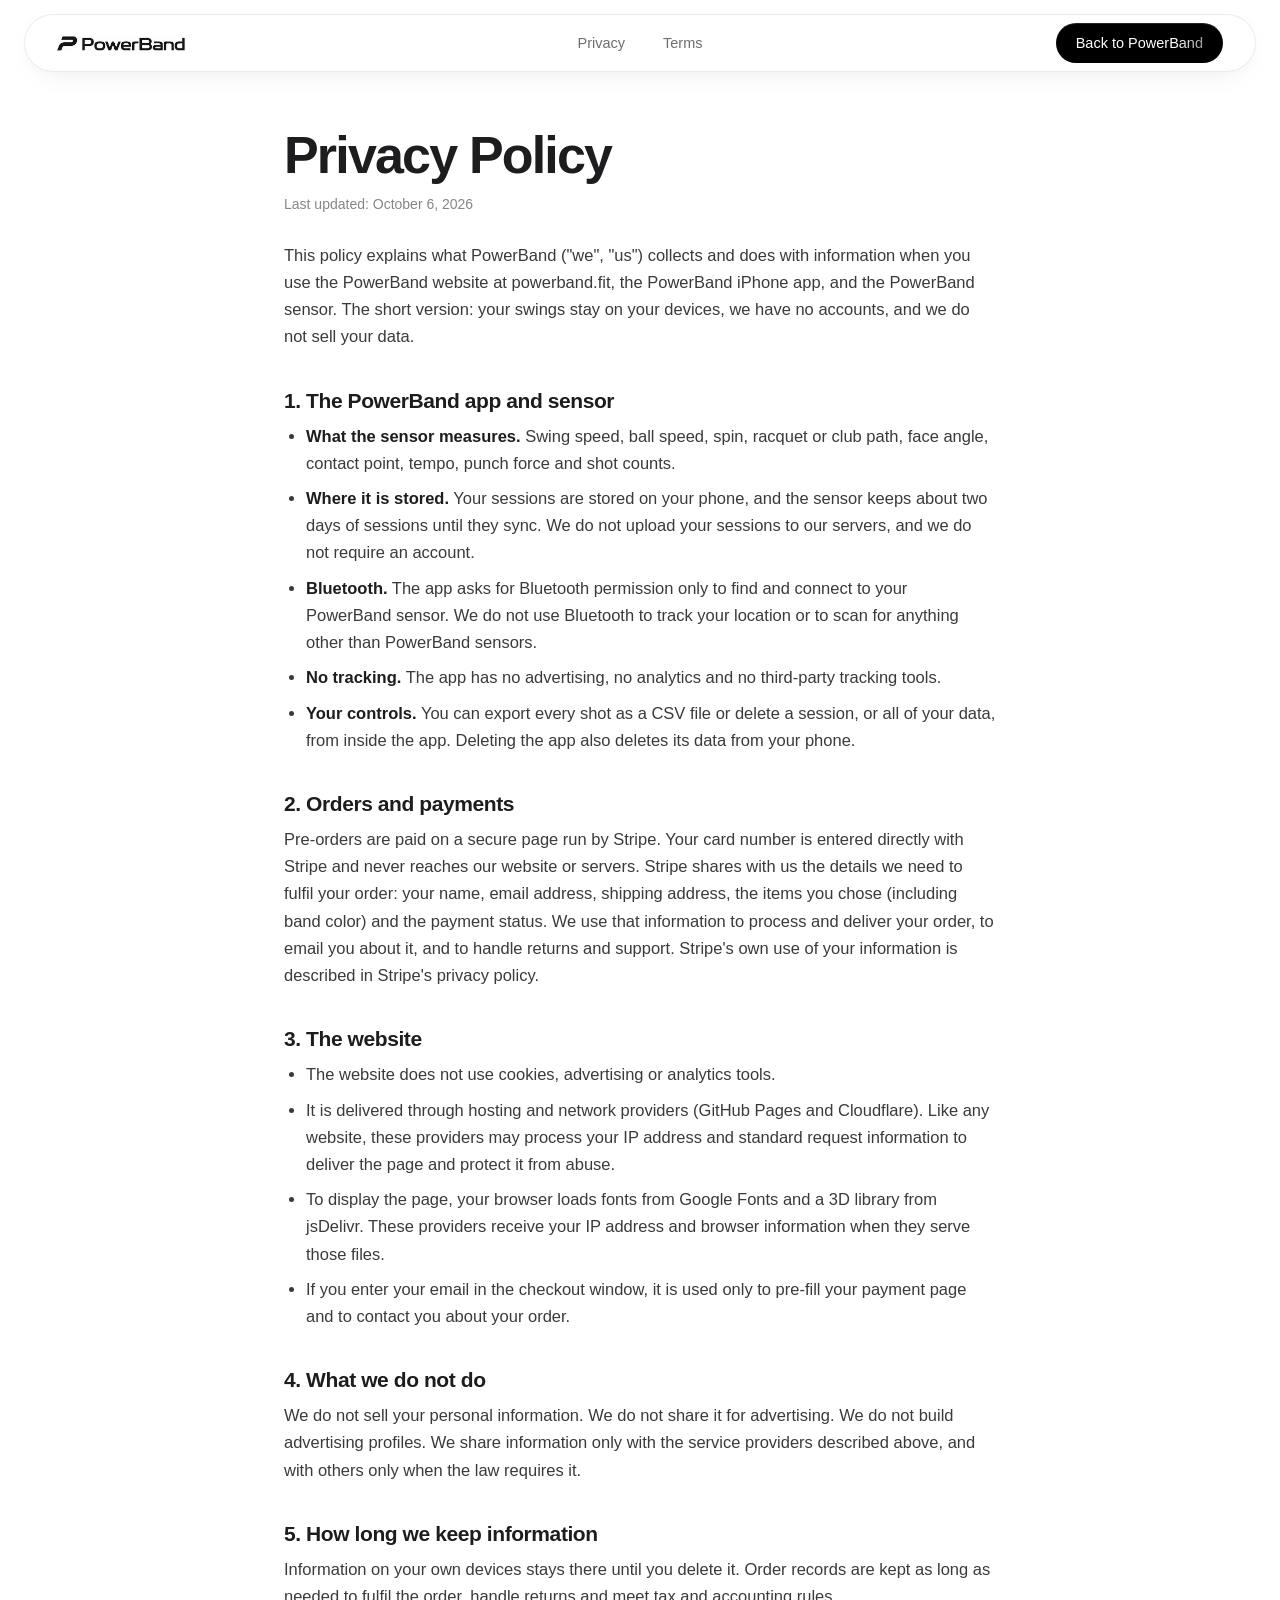
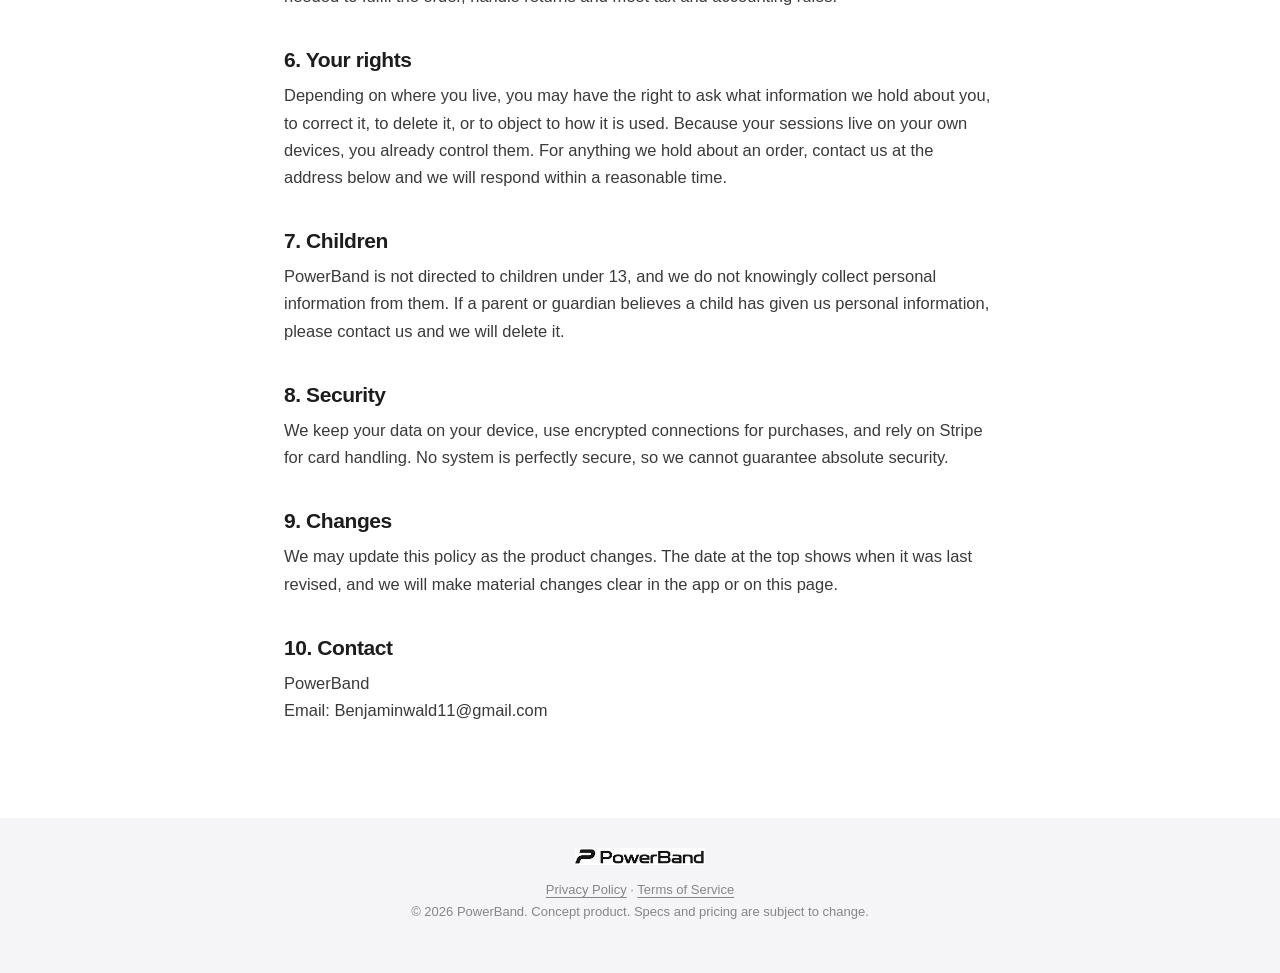
==== commit e05f9e9b: "Add support email to Privacy Policy and Terms of Service Co-Authored-By: Claude Sonnet 5.5 <noreply@" ====
--- a/privacy/index.html
+++ b/privacy/index.html
@@ -61,7 +61,7 @@
 <p>We may update this policy as the product changes. The date at the top shows when it was last revised, and we will make material changes clear in the app or on this page.</p>
 
 <h2>10. Contact</h2>
-<p>PowerBand<br>Email: <span class="ph">[add support email before launch]</span></p>
+<p>PowerBand<br>Email: <a href="mailto:Benjaminwald11@gmail.com">Benjaminwald11@gmail.com</a></p>
 </main>
 <footer>
   <a href="/" class="logo"><img src="/images/logo.webp" alt="PowerBand" width="132" height="17"></a>
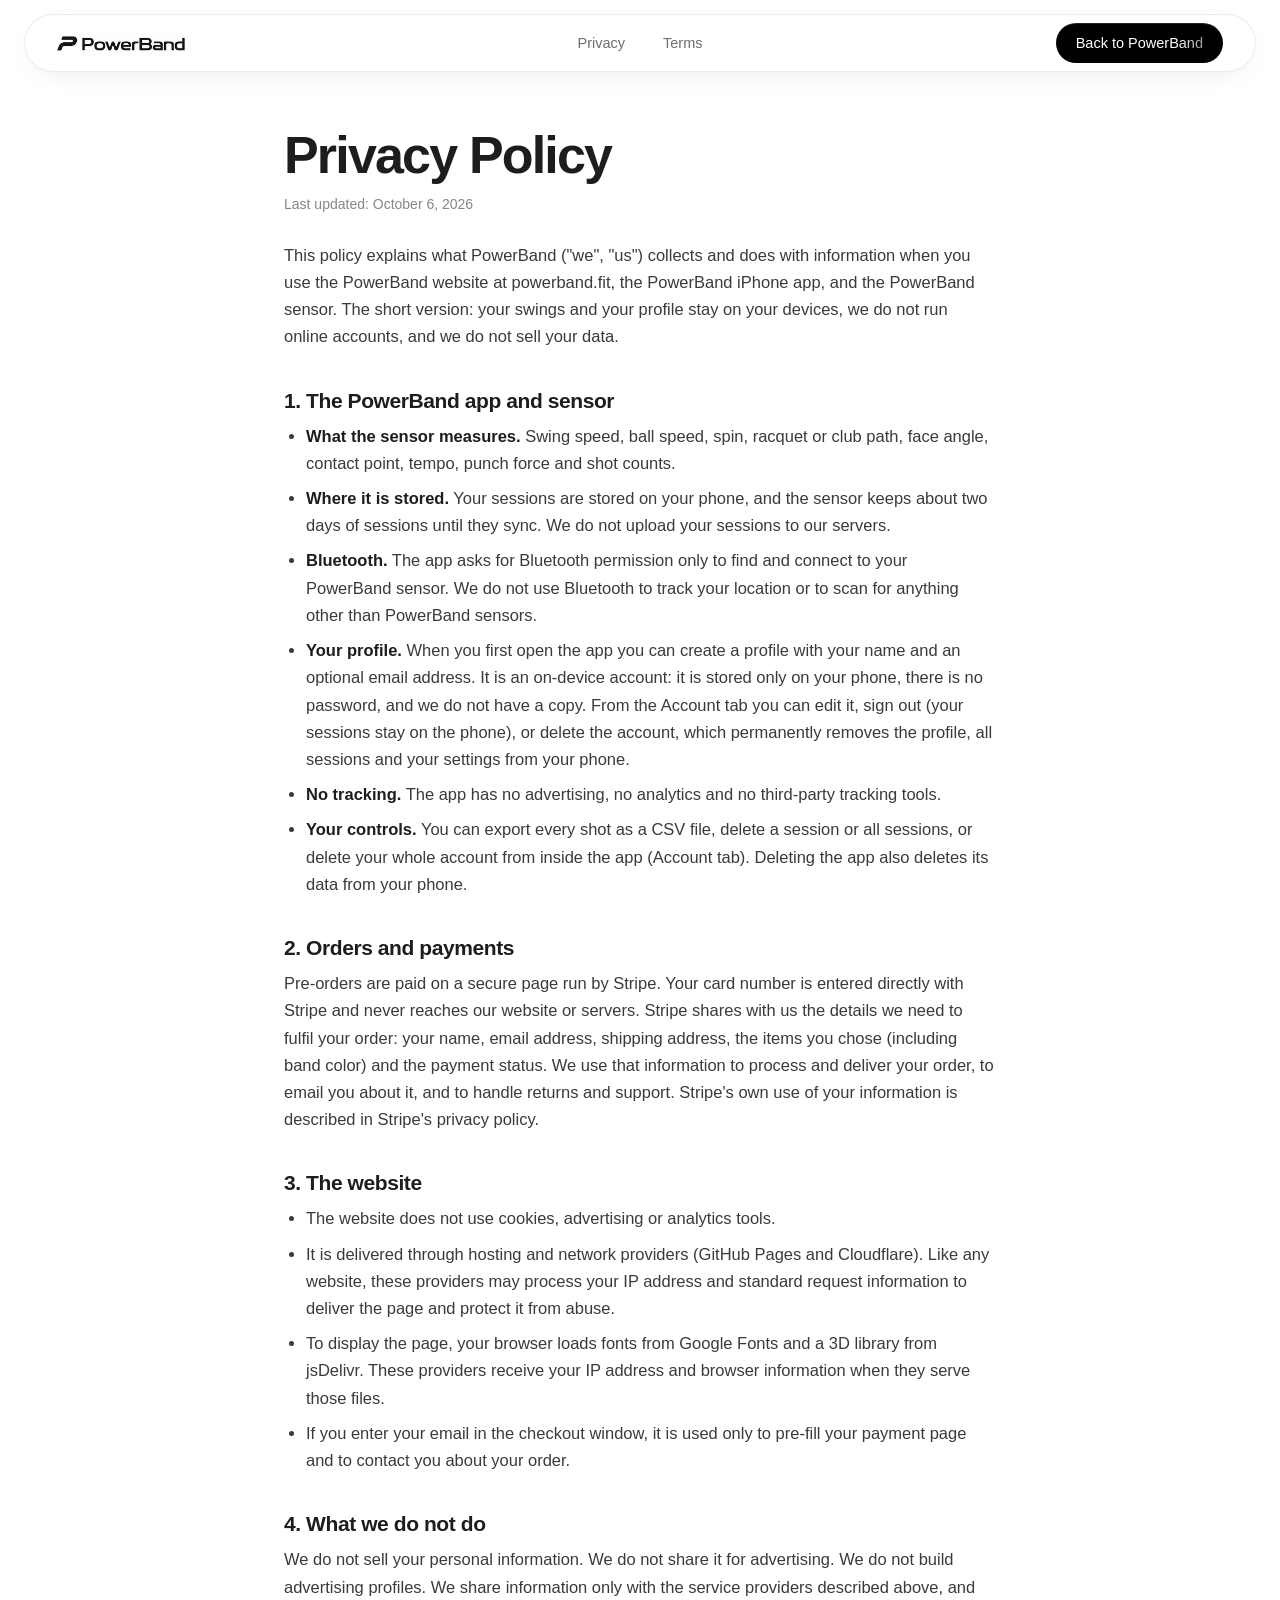
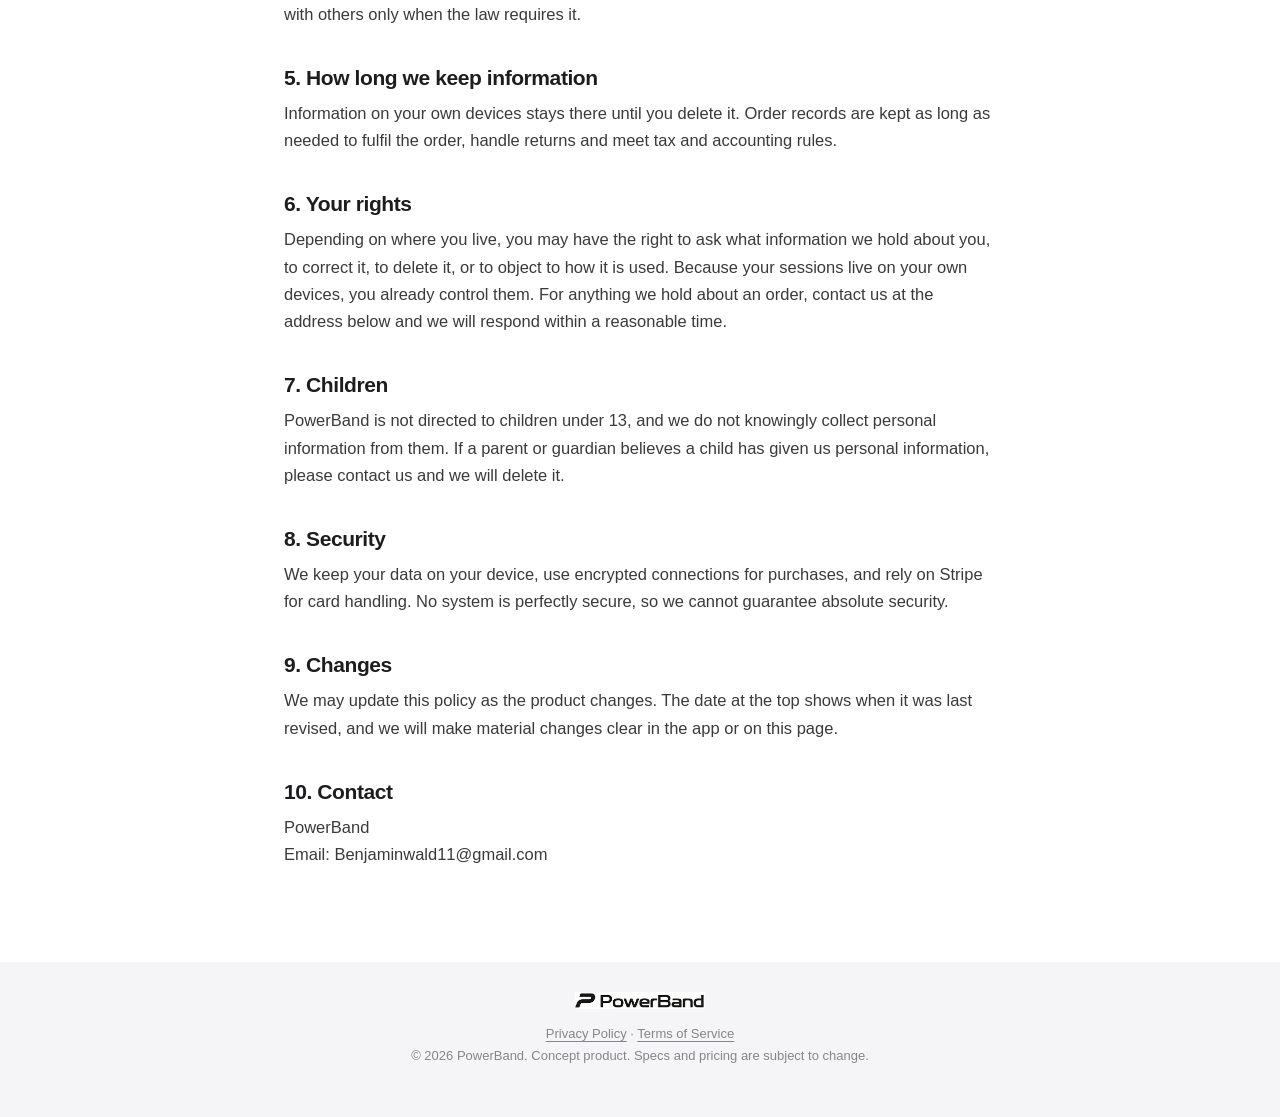
==== commit 9e6e25f7: "Privacy policy and terms: describe the on-device account, sign out and delete Co-Authored-By: Claude" ====
--- a/privacy/index.html
+++ b/privacy/index.html
@@ -20,15 +20,16 @@
 <main class="legal">
 <h1>Privacy Policy</h1>
 <p class="upd">Last updated: October 6, 2026</p>
-<p>This policy explains what PowerBand ("we", "us") collects and does with information when you use the PowerBand website at powerband.fit, the PowerBand iPhone app, and the PowerBand sensor. The short version: your swings stay on your devices, we have no accounts, and we do not sell your data.</p>
+<p>This policy explains what PowerBand ("we", "us") collects and does with information when you use the PowerBand website at powerband.fit, the PowerBand iPhone app, and the PowerBand sensor. The short version: your swings and your profile stay on your devices, we do not run online accounts, and we do not sell your data.</p>
 
 <h2>1. The PowerBand app and sensor</h2>
 <ul>
 <li><strong>What the sensor measures.</strong> Swing speed, ball speed, spin, racquet or club path, face angle, contact point, tempo, punch force and shot counts.</li>
-<li><strong>Where it is stored.</strong> Your sessions are stored on your phone, and the sensor keeps about two days of sessions until they sync. We do not upload your sessions to our servers, and we do not require an account.</li>
+<li><strong>Where it is stored.</strong> Your sessions are stored on your phone, and the sensor keeps about two days of sessions until they sync. We do not upload your sessions to our servers.</li>
 <li><strong>Bluetooth.</strong> The app asks for Bluetooth permission only to find and connect to your PowerBand sensor. We do not use Bluetooth to track your location or to scan for anything other than PowerBand sensors.</li>
+<li><strong>Your profile.</strong> When you first open the app you can create a profile with your name and an optional email address. It is an on-device account: it is stored only on your phone, there is no password, and we do not have a copy. From the Account tab you can edit it, sign out (your sessions stay on the phone), or delete the account, which permanently removes the profile, all sessions and your settings from your phone.</li>
 <li><strong>No tracking.</strong> The app has no advertising, no analytics and no third-party tracking tools.</li>
-<li><strong>Your controls.</strong> You can export every shot as a CSV file or delete a session, or all of your data, from inside the app. Deleting the app also deletes its data from your phone.</li>
+<li><strong>Your controls.</strong> You can export every shot as a CSV file, delete a session or all sessions, or delete your whole account from inside the app (Account tab). Deleting the app also deletes its data from your phone.</li>
 </ul>
 
 <h2>2. Orders and payments</h2>
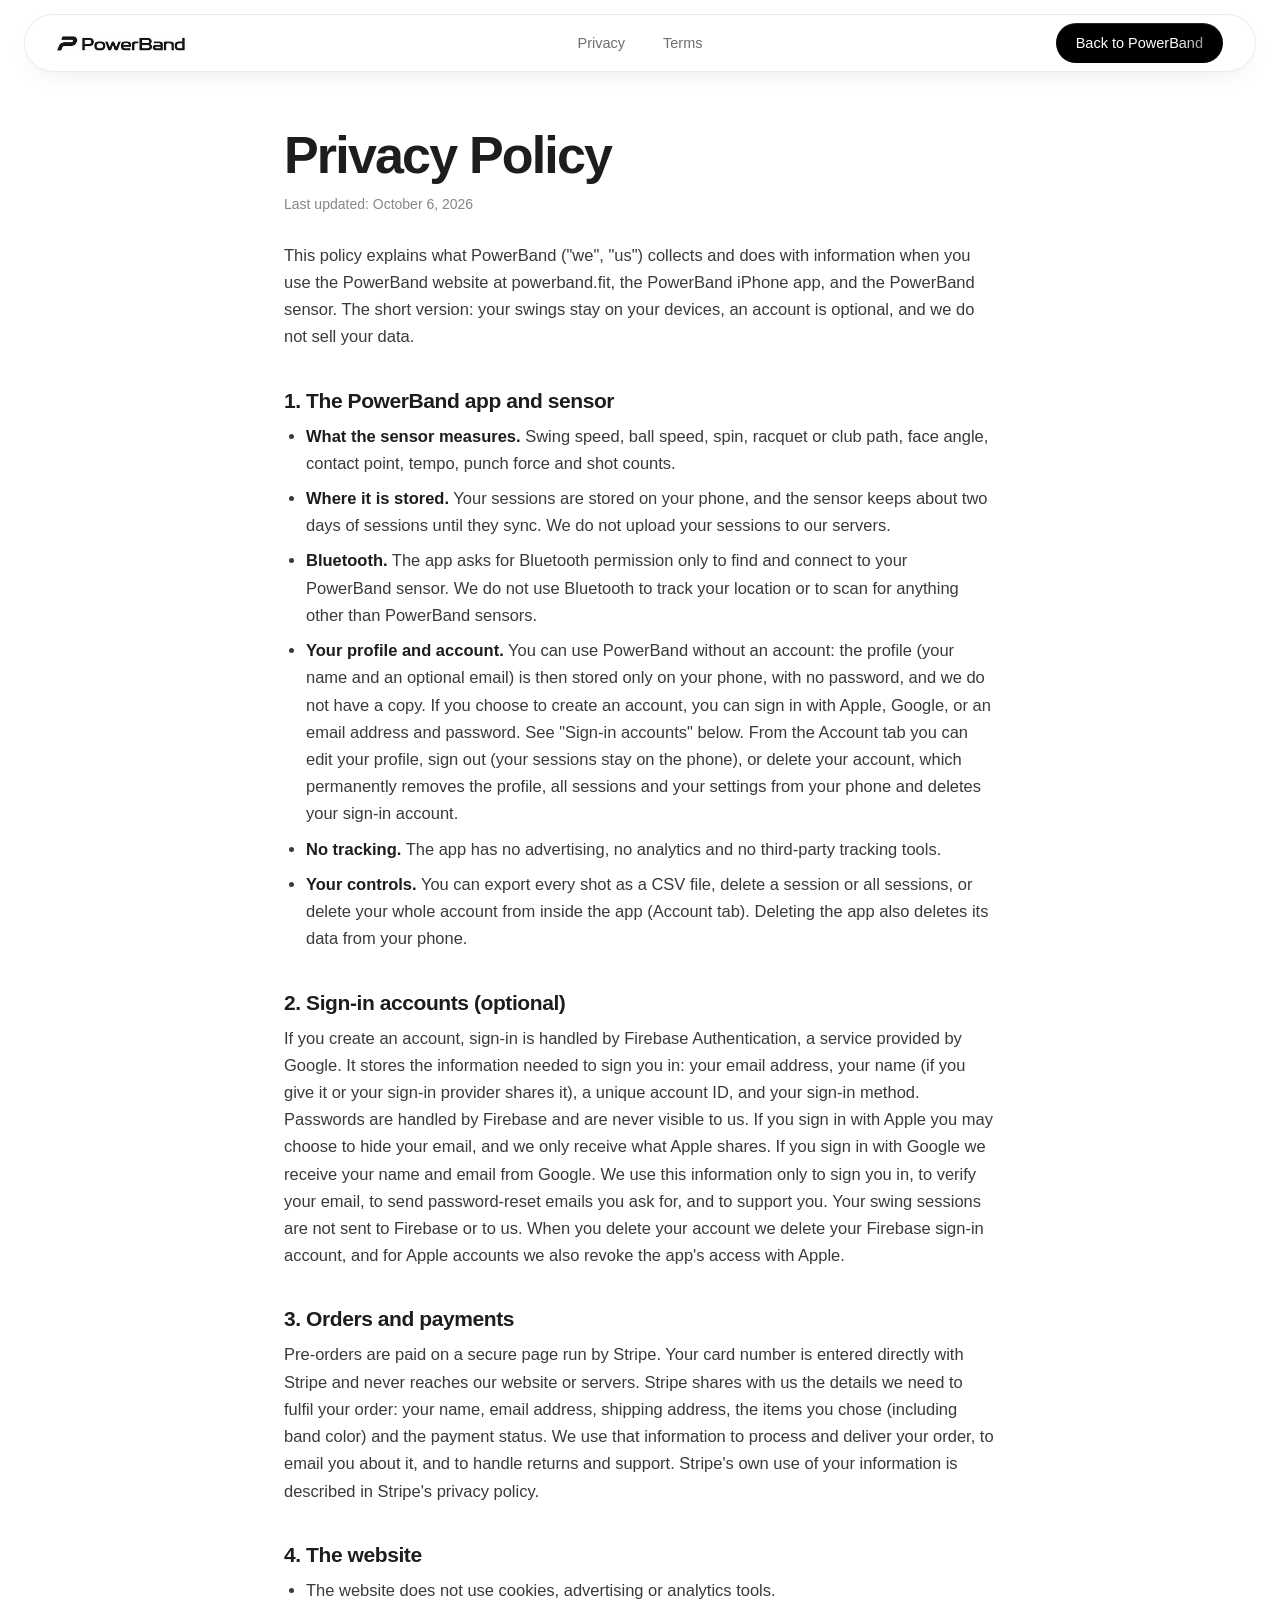
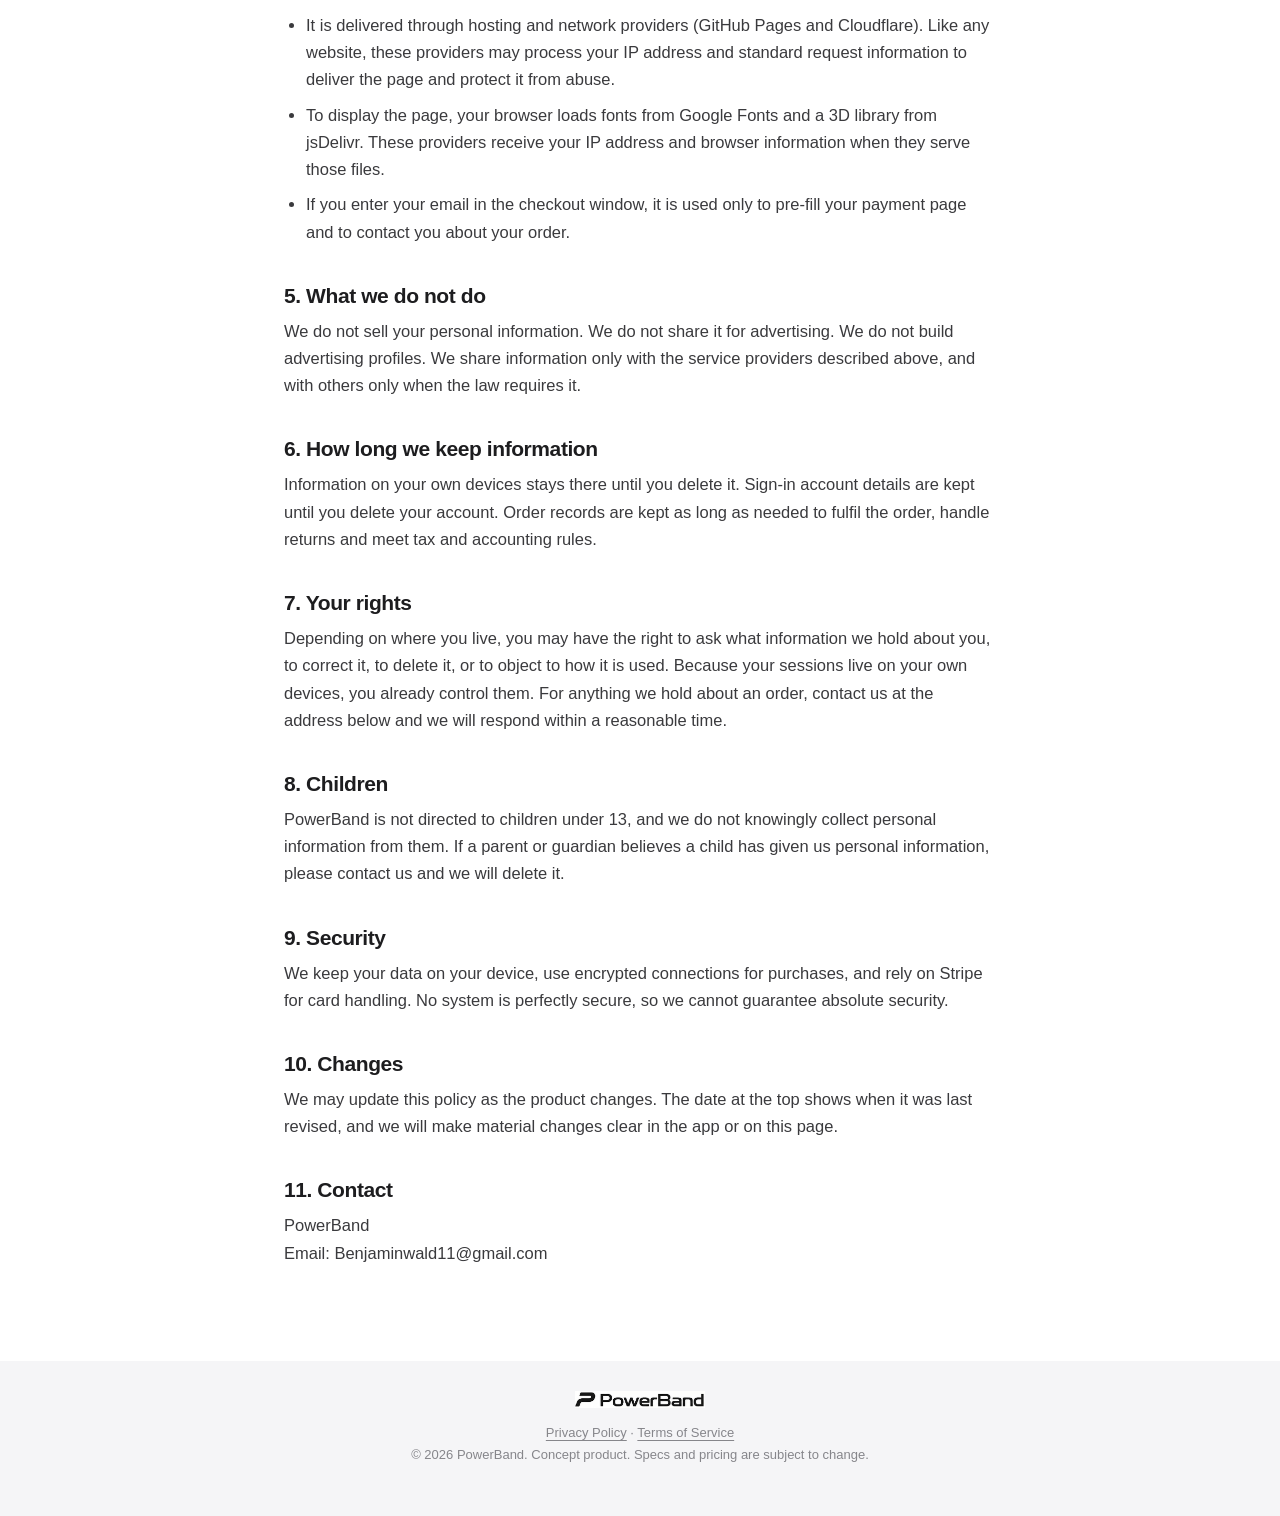
==== commit 4a3cc356: "Privacy policy and terms: optional sign-in accounts (Apple, Google, email) via Firebase Authenticati" ====
--- a/privacy/index.html
+++ b/privacy/index.html
@@ -20,22 +20,25 @@
 <main class="legal">
 <h1>Privacy Policy</h1>
 <p class="upd">Last updated: October 6, 2026</p>
-<p>This policy explains what PowerBand ("we", "us") collects and does with information when you use the PowerBand website at powerband.fit, the PowerBand iPhone app, and the PowerBand sensor. The short version: your swings and your profile stay on your devices, we do not run online accounts, and we do not sell your data.</p>
+<p>This policy explains what PowerBand ("we", "us") collects and does with information when you use the PowerBand website at powerband.fit, the PowerBand iPhone app, and the PowerBand sensor. The short version: your swings stay on your devices, an account is optional, and we do not sell your data.</p>
 
 <h2>1. The PowerBand app and sensor</h2>
 <ul>
 <li><strong>What the sensor measures.</strong> Swing speed, ball speed, spin, racquet or club path, face angle, contact point, tempo, punch force and shot counts.</li>
 <li><strong>Where it is stored.</strong> Your sessions are stored on your phone, and the sensor keeps about two days of sessions until they sync. We do not upload your sessions to our servers.</li>
 <li><strong>Bluetooth.</strong> The app asks for Bluetooth permission only to find and connect to your PowerBand sensor. We do not use Bluetooth to track your location or to scan for anything other than PowerBand sensors.</li>
-<li><strong>Your profile.</strong> When you first open the app you can create a profile with your name and an optional email address. It is an on-device account: it is stored only on your phone, there is no password, and we do not have a copy. From the Account tab you can edit it, sign out (your sessions stay on the phone), or delete the account, which permanently removes the profile, all sessions and your settings from your phone.</li>
+<li><strong>Your profile and account.</strong> You can use PowerBand without an account: the profile (your name and an optional email) is then stored only on your phone, with no password, and we do not have a copy. If you choose to create an account, you can sign in with Apple, Google, or an email address and password. See "Sign-in accounts" below. From the Account tab you can edit your profile, sign out (your sessions stay on the phone), or delete your account, which permanently removes the profile, all sessions and your settings from your phone and deletes your sign-in account.</li>
 <li><strong>No tracking.</strong> The app has no advertising, no analytics and no third-party tracking tools.</li>
 <li><strong>Your controls.</strong> You can export every shot as a CSV file, delete a session or all sessions, or delete your whole account from inside the app (Account tab). Deleting the app also deletes its data from your phone.</li>
 </ul>
 
-<h2>2. Orders and payments</h2>
+<h2>2. Sign-in accounts (optional)</h2>
+<p>If you create an account, sign-in is handled by Firebase Authentication, a service provided by Google. It stores the information needed to sign you in: your email address, your name (if you give it or your sign-in provider shares it), a unique account ID, and your sign-in method. Passwords are handled by Firebase and are never visible to us. If you sign in with Apple you may choose to hide your email, and we only receive what Apple shares. If you sign in with Google we receive your name and email from Google. We use this information only to sign you in, to verify your email, to send password-reset emails you ask for, and to support you. Your swing sessions are not sent to Firebase or to us. When you delete your account we delete your Firebase sign-in account, and for Apple accounts we also revoke the app's access with Apple.</p>
+
+<h2>3. Orders and payments</h2>
 <p>Pre-orders are paid on a secure page run by Stripe. Your card number is entered directly with Stripe and never reaches our website or servers. Stripe shares with us the details we need to fulfil your order: your name, email address, shipping address, the items you chose (including band color) and the payment status. We use that information to process and deliver your order, to email you about it, and to handle returns and support. Stripe's own use of your information is described in Stripe's privacy policy.</p>
 
-<h2>3. The website</h2>
+<h2>4. The website</h2>
 <ul>
 <li>The website does not use cookies, advertising or analytics tools.</li>
 <li>It is delivered through hosting and network providers (GitHub Pages and Cloudflare). Like any website, these providers may process your IP address and standard request information to deliver the page and protect it from abuse.</li>
@@ -43,25 +46,25 @@
 <li>If you enter your email in the checkout window, it is used only to pre-fill your payment page and to contact you about your order.</li>
 </ul>
 
-<h2>4. What we do not do</h2>
+<h2>5. What we do not do</h2>
 <p>We do not sell your personal information. We do not share it for advertising. We do not build advertising profiles. We share information only with the service providers described above, and with others only when the law requires it.</p>
 
-<h2>5. How long we keep information</h2>
-<p>Information on your own devices stays there until you delete it. Order records are kept as long as needed to fulfil the order, handle returns and meet tax and accounting rules.</p>
+<h2>6. How long we keep information</h2>
+<p>Information on your own devices stays there until you delete it. Sign-in account details are kept until you delete your account. Order records are kept as long as needed to fulfil the order, handle returns and meet tax and accounting rules.</p>
 
-<h2>6. Your rights</h2>
+<h2>7. Your rights</h2>
 <p>Depending on where you live, you may have the right to ask what information we hold about you, to correct it, to delete it, or to object to how it is used. Because your sessions live on your own devices, you already control them. For anything we hold about an order, contact us at the address below and we will respond within a reasonable time.</p>
 
-<h2>7. Children</h2>
+<h2>8. Children</h2>
 <p>PowerBand is not directed to children under 13, and we do not knowingly collect personal information from them. If a parent or guardian believes a child has given us personal information, please contact us and we will delete it.</p>
 
-<h2>8. Security</h2>
+<h2>9. Security</h2>
 <p>We keep your data on your device, use encrypted connections for purchases, and rely on Stripe for card handling. No system is perfectly secure, so we cannot guarantee absolute security.</p>
 
-<h2>9. Changes</h2>
+<h2>10. Changes</h2>
 <p>We may update this policy as the product changes. The date at the top shows when it was last revised, and we will make material changes clear in the app or on this page.</p>
 
-<h2>10. Contact</h2>
+<h2>11. Contact</h2>
 <p>PowerBand<br>Email: <a href="mailto:Benjaminwald11@gmail.com">Benjaminwald11@gmail.com</a></p>
 </main>
 <footer>
